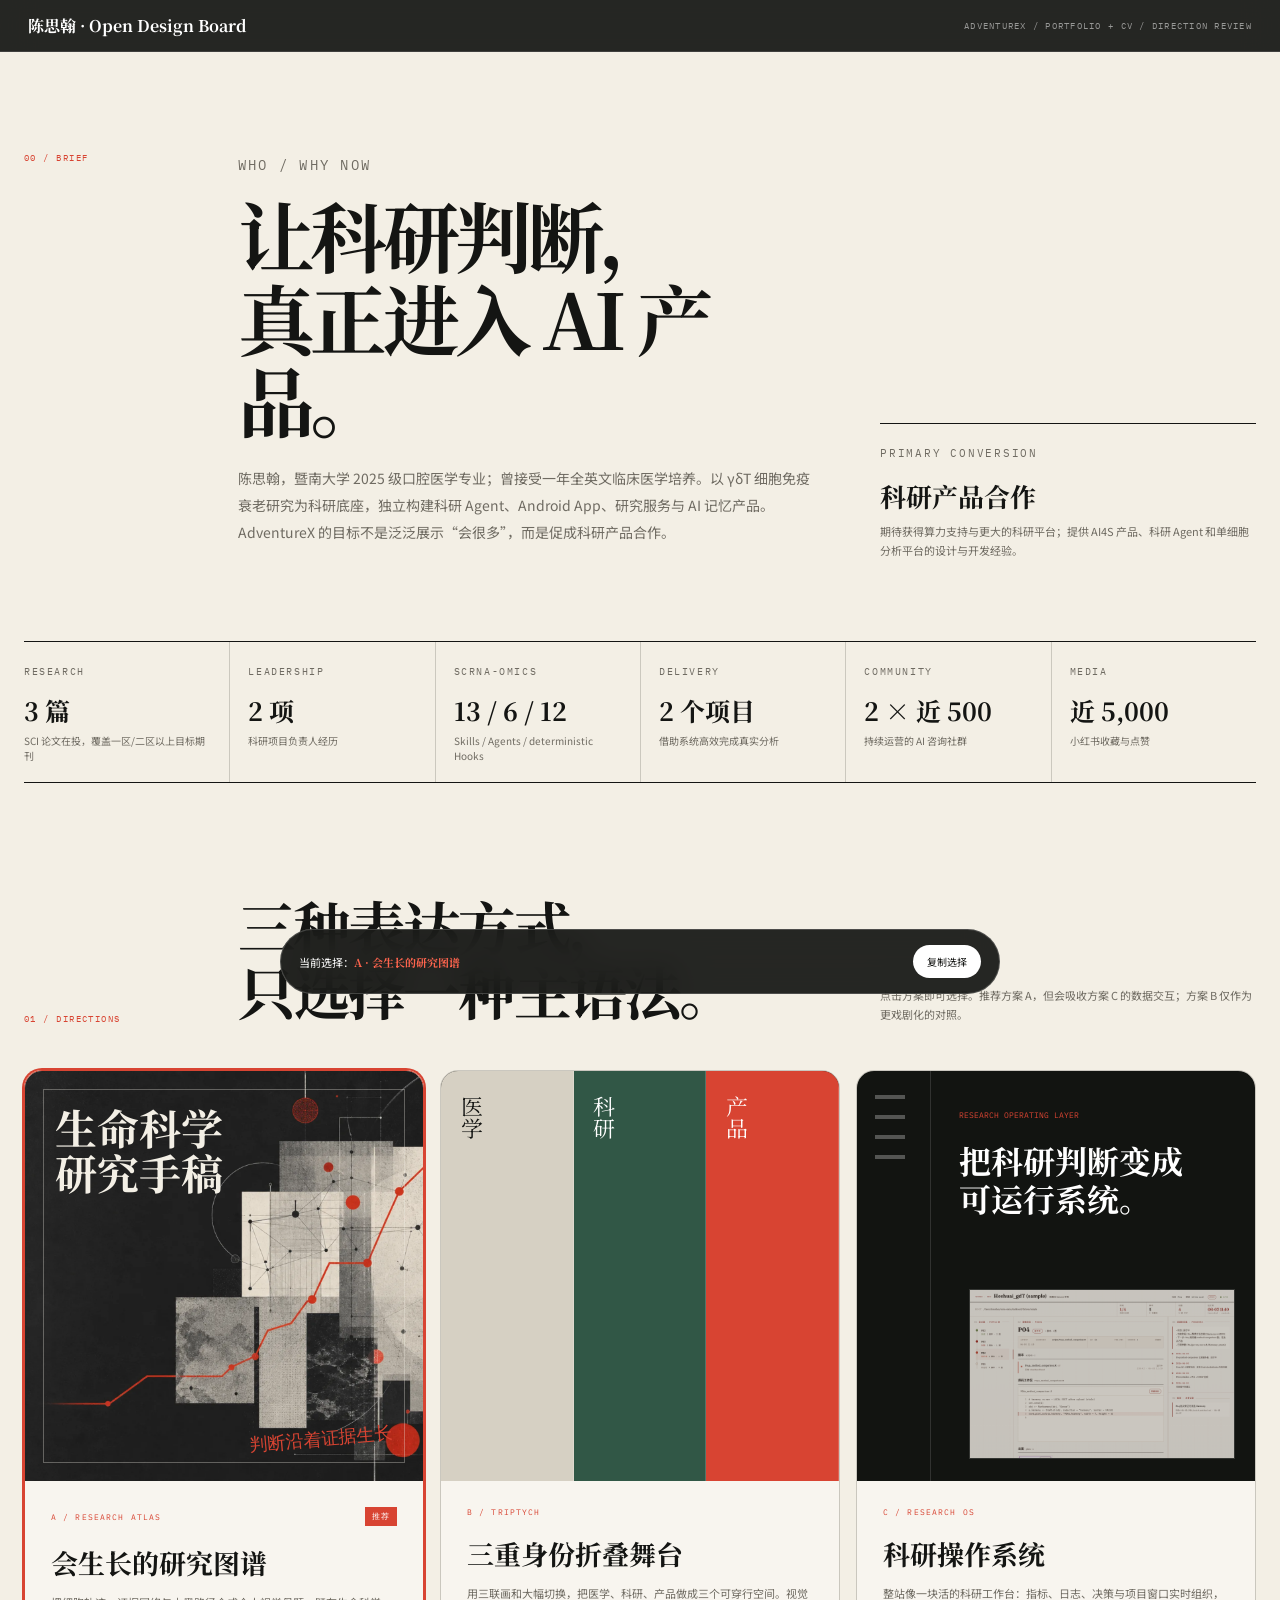
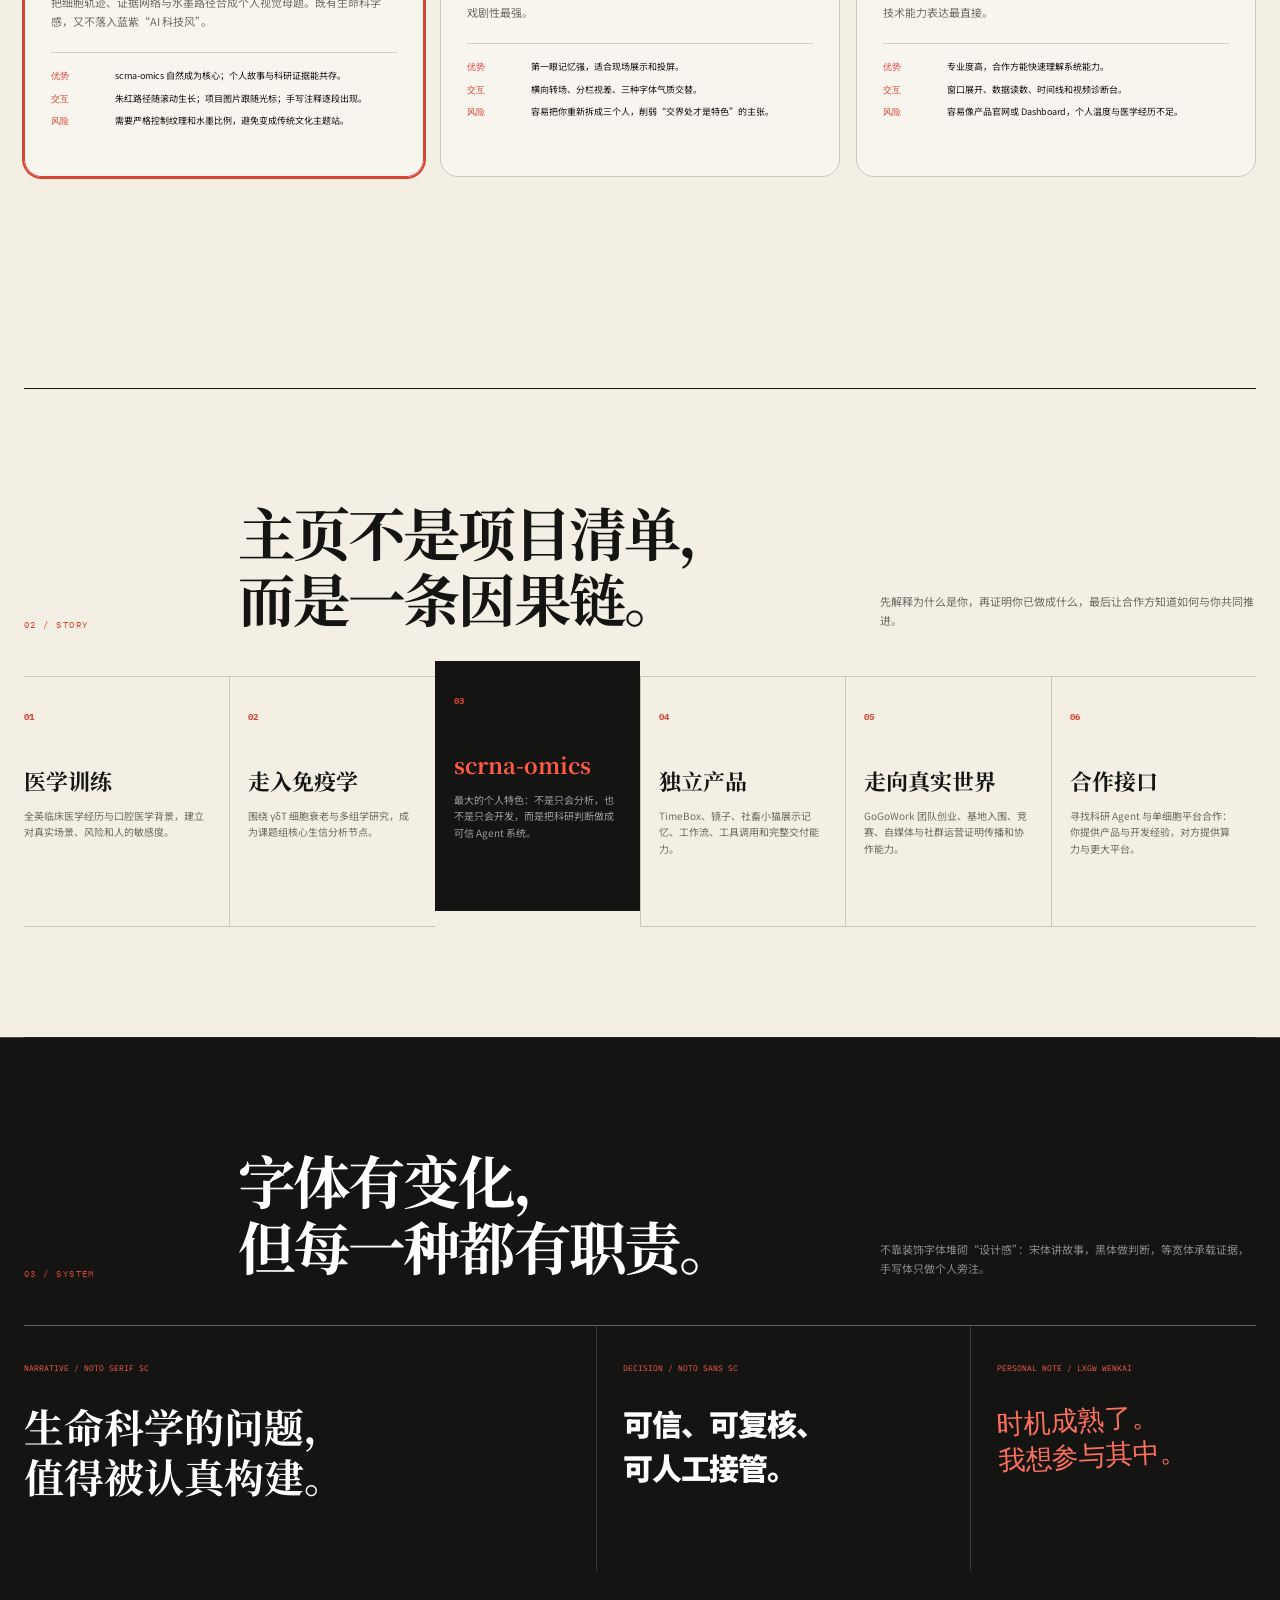
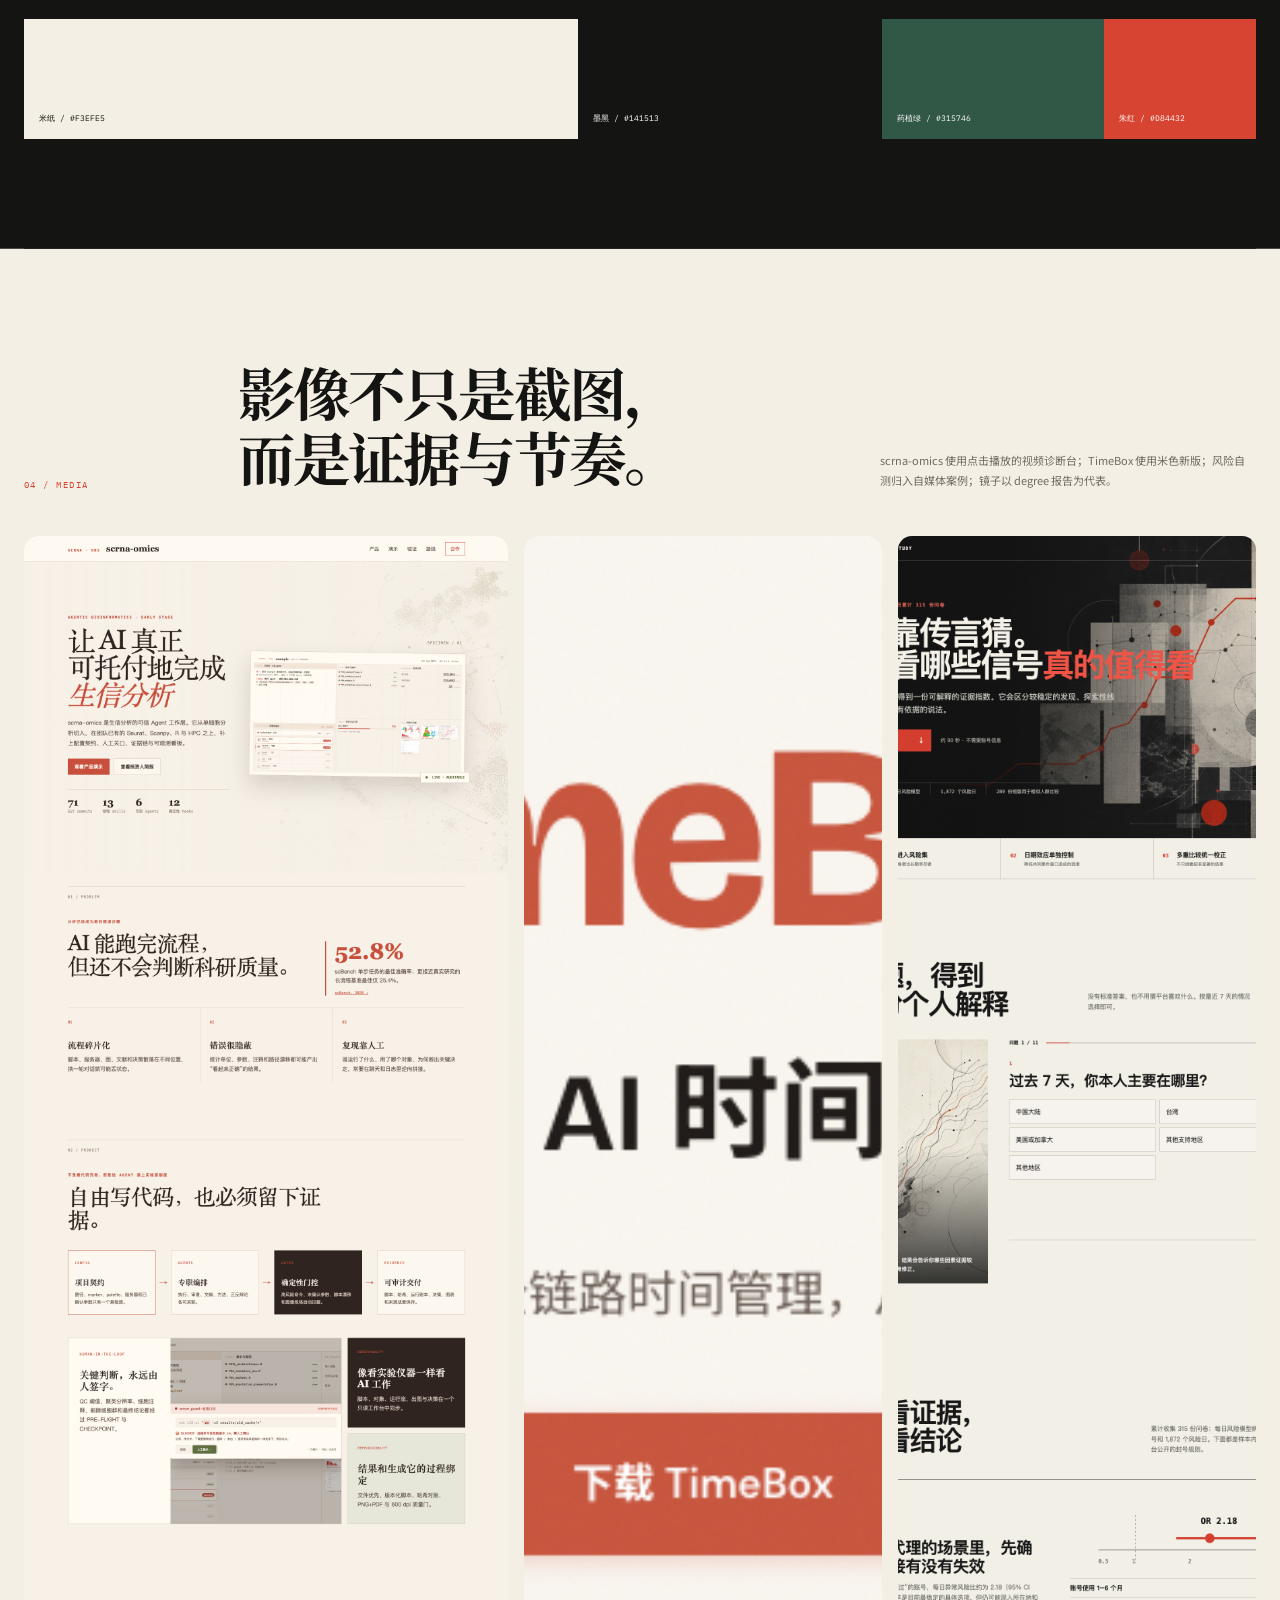
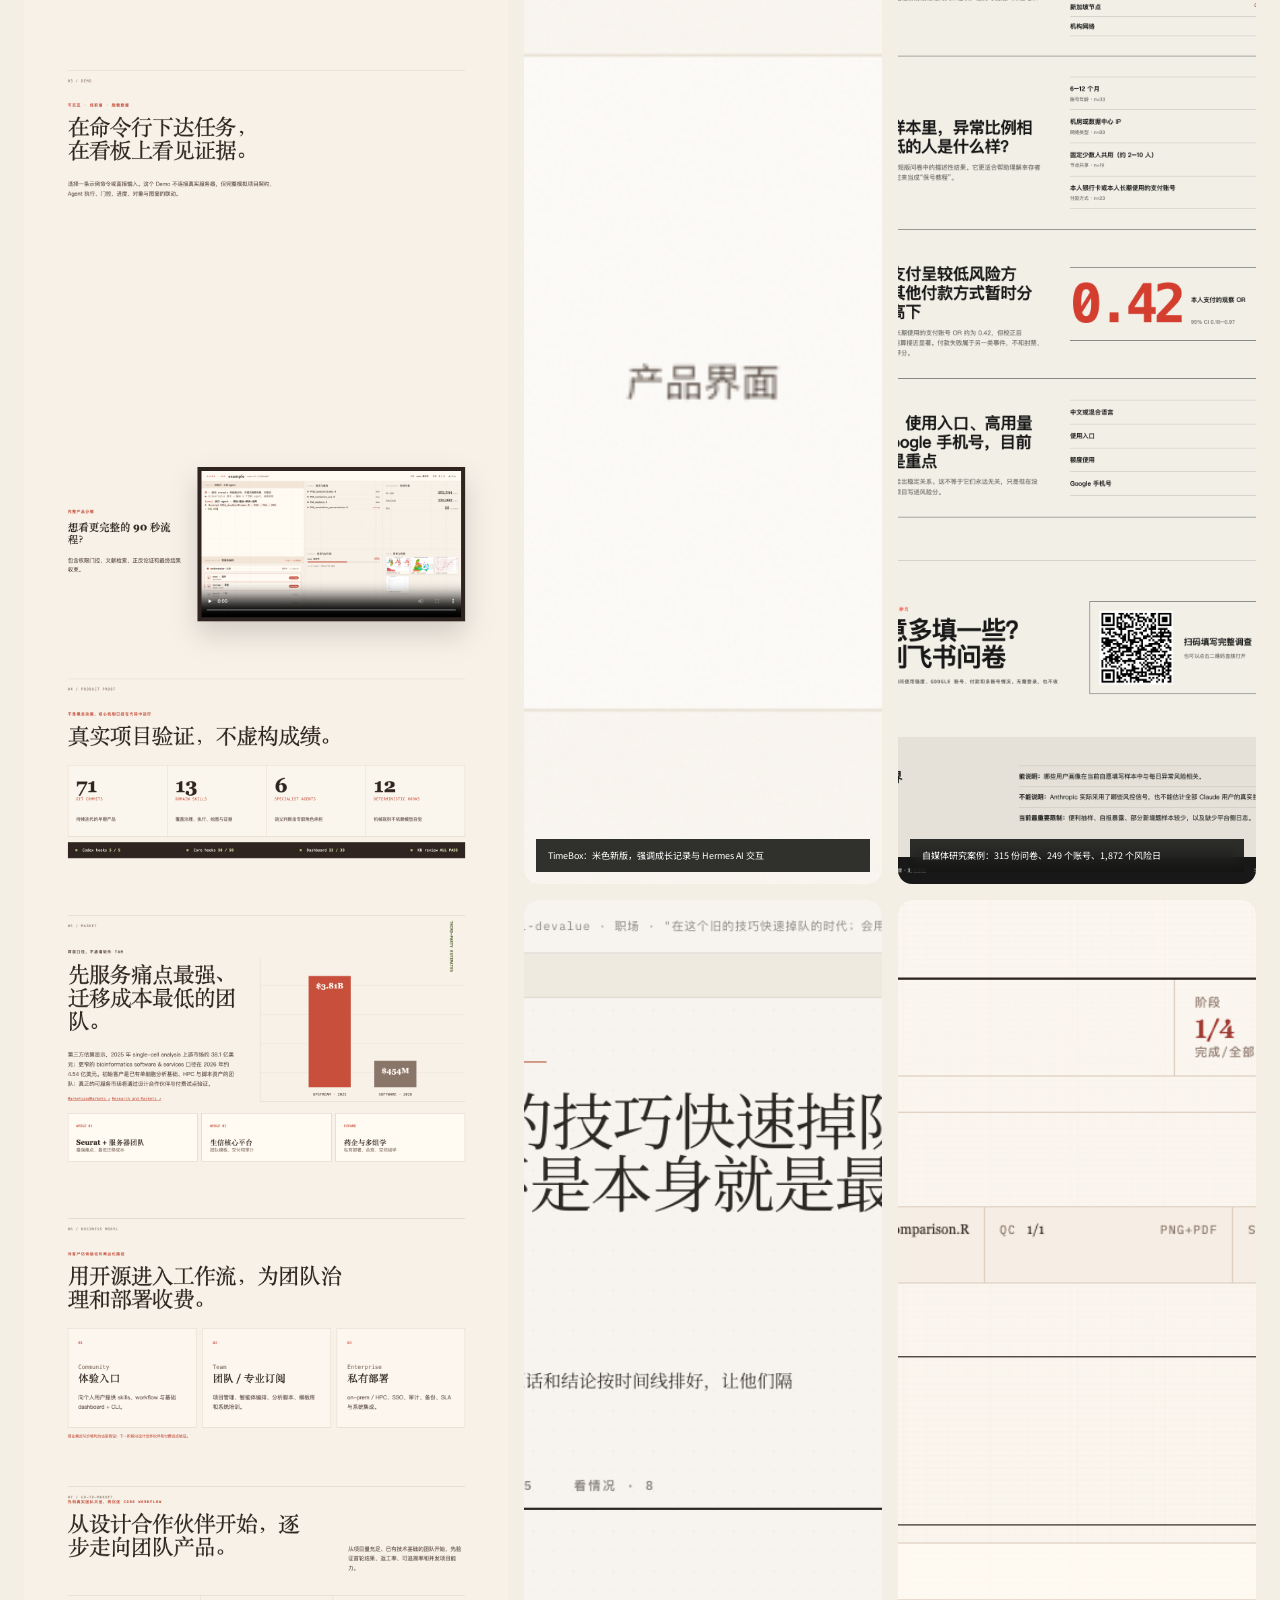
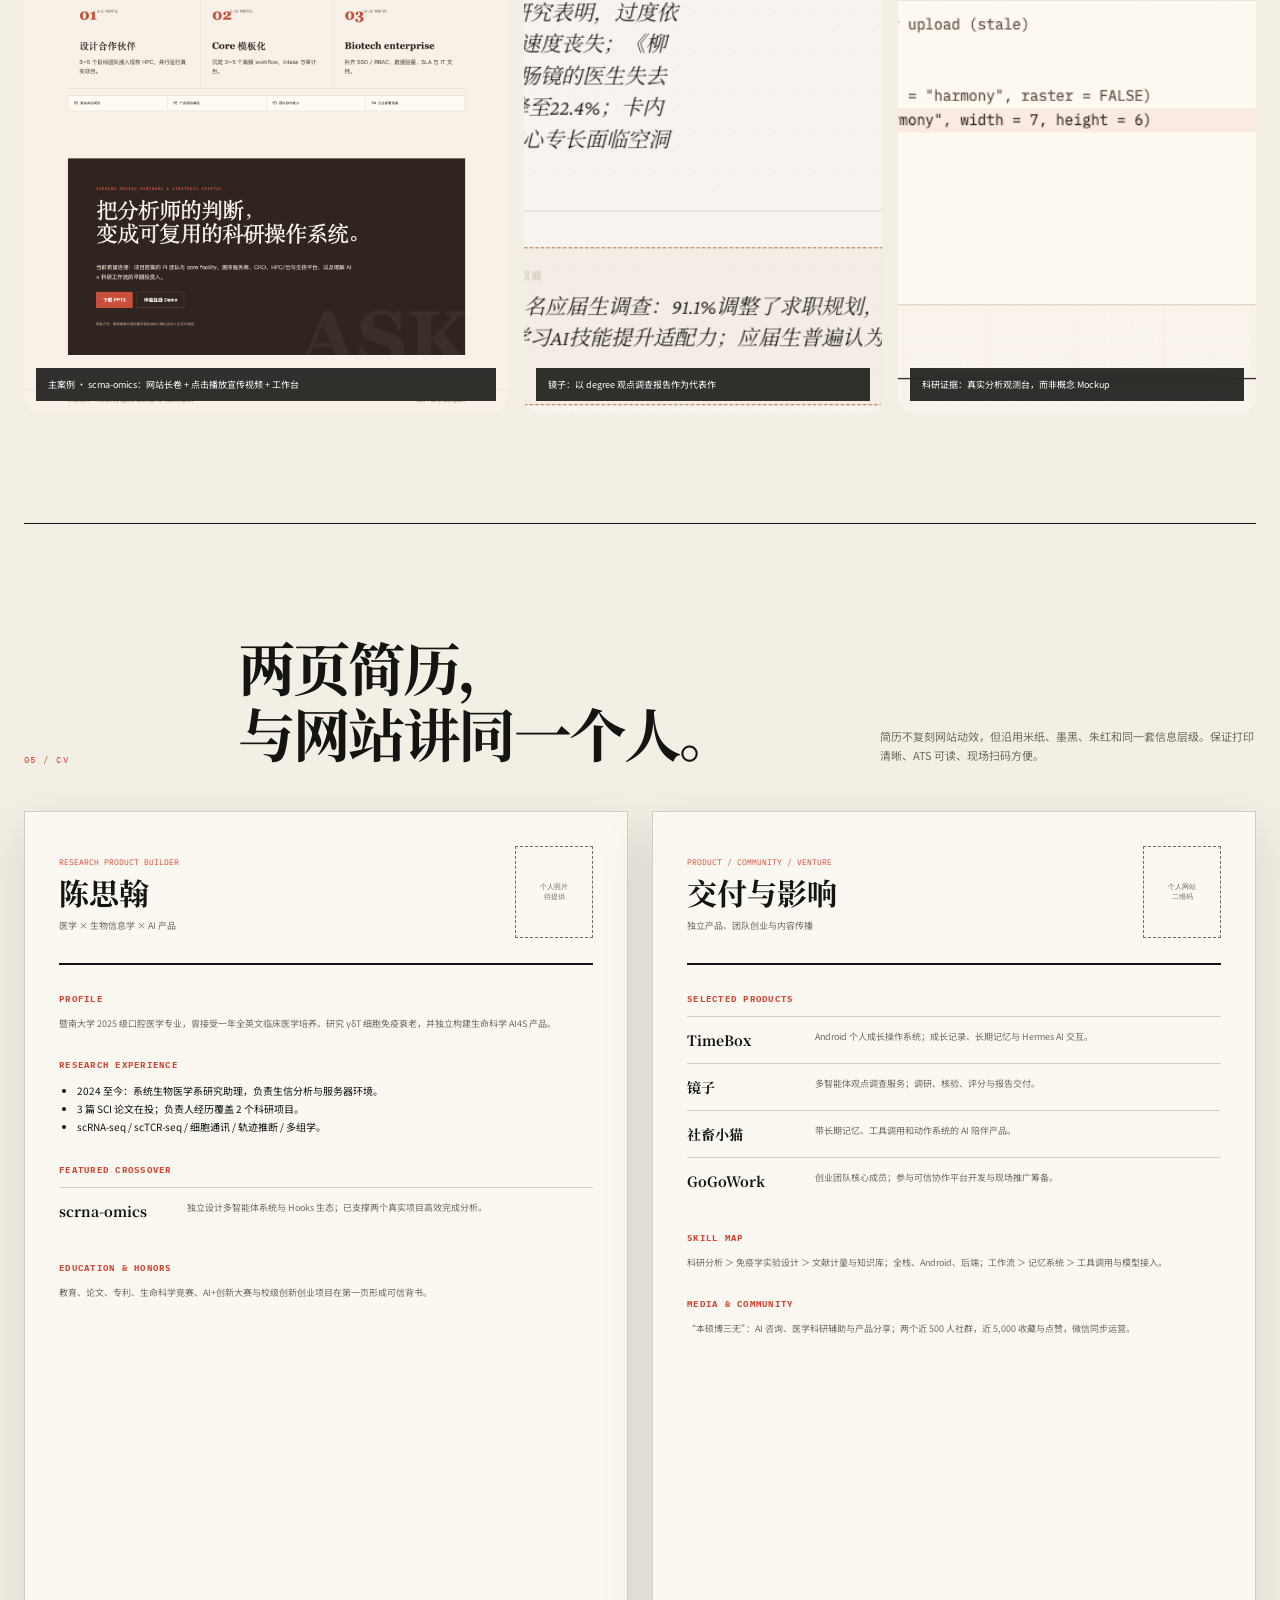
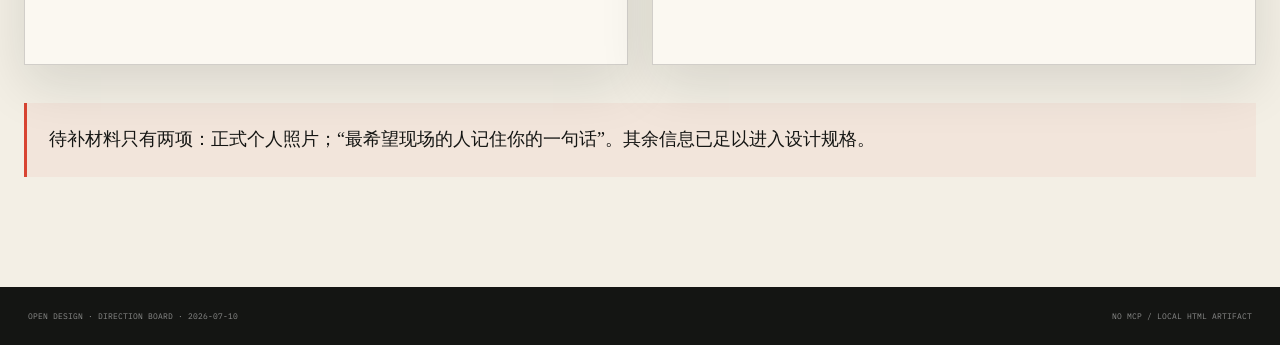
==== design-board/index.html @ 1e3e9744 "docs: define AdventureX portfolio and resume design" ====
<!doctype html>
<html lang="zh-CN">
  <head>
    <meta charset="UTF-8" />
    <meta name="viewport" content="width=device-width, initial-scale=1.0" />
    <title>陈思翰 · AdventureX 视觉方向看板</title>
    <link rel="preconnect" href="https://fonts.googleapis.com" />
    <link rel="preconnect" href="https://fonts.gstatic.com" crossorigin />
    <link
      href="https://fonts.googleapis.com/css2?family=IBM+Plex+Mono:wght@400;500&amp;family=LXGW+WenKai&amp;family=Noto+Sans+SC:wght@400;500;700;900&amp;family=Noto+Serif+SC:wght@600;700;900&amp;display=swap"
      rel="stylesheet"
    />
    <style>
      :root {
        --paper: #f3efe5;
        --ink: #141513;
        --muted: #6f6b62;
        --line: rgba(20, 21, 19, 0.18);
        --red: #d84432;
        --green: #315746;
        --serif: "Noto Serif SC", serif;
        --sans: "Noto Sans SC", sans-serif;
        --mono: "IBM Plex Mono", monospace;
        --hand: "LXGW WenKai", cursive;
      }

      * {
        box-sizing: border-box;
      }

      html {
        scroll-behavior: smooth;
      }

      body {
        margin: 0;
        background: var(--paper);
        color: var(--ink);
        font-family: var(--sans);
      }

      button,
      a {
        color: inherit;
        font: inherit;
      }

      .topbar {
        position: sticky;
        z-index: 20;
        top: 0;
        display: flex;
        align-items: center;
        justify-content: space-between;
        padding: 14px 28px;
        border-bottom: 1px solid rgba(255, 255, 255, 0.12);
        background: rgba(20, 21, 19, 0.92);
        color: white;
        backdrop-filter: blur(16px);
      }

      .topbar strong {
        font-family: var(--serif);
      }

      .topbar span {
        color: rgba(255, 255, 255, 0.52);
        font-family: var(--mono);
        font-size: 9px;
        letter-spacing: 0.14em;
      }

      main {
        width: min(1380px, calc(100vw - 48px));
        margin: 0 auto;
      }

      .intro {
        display: grid;
        grid-template-columns: 150px 1fr 0.65fr;
        gap: 5vw;
        padding: 100px 0 82px;
      }

      .index,
      .eyebrow {
        color: var(--red);
        font-family: var(--mono);
        font-size: 9px;
        letter-spacing: 0.16em;
      }

      h1,
      h2,
      h3,
      p {
        margin-top: 0;
      }

      h1 {
        max-width: 850px;
        margin-bottom: 24px;
        font-family: var(--serif);
        font-size: clamp(48px, 6vw, 86px);
        letter-spacing: -0.06em;
        line-height: 1.08;
      }

      .intro-copy > p {
        max-width: 710px;
        color: var(--muted);
        font-size: 14px;
        line-height: 1.9;
      }

      .target {
        align-self: end;
        padding-top: 20px;
        border-top: 1px solid var(--ink);
      }

      .target b,
      .target span {
        display: block;
      }

      .target b {
        margin: 14px 0 8px;
        font-family: var(--serif);
        font-size: 26px;
      }

      .target span {
        color: var(--muted);
        font-size: 11px;
        line-height: 1.7;
      }

      .evidence-strip {
        display: grid;
        grid-template-columns: repeat(6, 1fr);
        border-top: 1px solid var(--ink);
        border-bottom: 1px solid var(--ink);
      }

      .evidence-strip div {
        min-height: 132px;
        padding: 22px 18px 18px 0;
      }

      .evidence-strip div + div {
        padding-left: 18px;
        border-left: 1px solid var(--line);
      }

      .evidence-strip b,
      .evidence-strip span {
        display: block;
      }

      .evidence-strip b {
        margin: 12px 0 5px;
        font-family: var(--serif);
        font-size: 25px;
      }

      .evidence-strip span {
        color: var(--muted);
        font-size: 10px;
        line-height: 1.55;
      }

      .directions,
      .story,
      .system,
      .assets,
      .resume {
        padding: 110px 0;
      }

      .section-head {
        display: grid;
        grid-template-columns: 150px 1fr 0.65fr;
        gap: 5vw;
        align-items: end;
        margin-bottom: 46px;
      }

      .section-head h2 {
        margin-bottom: 0;
        font-family: var(--serif);
        font-size: clamp(40px, 4.5vw, 66px);
        letter-spacing: -0.05em;
        line-height: 1.14;
      }

      .section-head > p {
        margin-bottom: 0;
        color: var(--muted);
        font-size: 11px;
        line-height: 1.75;
      }

      .direction-grid {
        display: grid;
        grid-template-columns: repeat(3, 1fr);
        gap: 16px;
      }

      .direction {
        position: relative;
        min-width: 0;
        padding: 0;
        overflow: hidden;
        border: 1px solid var(--line);
        border-radius: 18px;
        background: transparent;
        text-align: left;
        cursor: pointer;
        transition:
          border-color 180ms ease,
          transform 220ms ease;
      }

      .direction:hover {
        transform: translateY(-5px);
      }

      .direction[aria-pressed="true"] {
        border-color: var(--red);
        box-shadow: 0 0 0 2px var(--red);
      }

      .direction-visual {
        position: relative;
        min-height: 410px;
        overflow: hidden;
      }

      .atlas-visual {
        background: #111310 url("assets/risk-network.webp") center / cover;
      }

      .atlas-visual::after {
        position: absolute;
        inset: 18px;
        border: 1px solid rgba(243, 239, 229, 0.32);
        content: "";
      }

      .atlas-visual strong {
        position: absolute;
        z-index: 2;
        top: 34px;
        left: 30px;
        max-width: 300px;
        color: #f3efe5;
        font-family: var(--serif);
        font-size: 42px;
        line-height: 1.08;
      }

      .atlas-visual em {
        position: absolute;
        z-index: 2;
        right: 30px;
        bottom: 30px;
        color: var(--red);
        font-family: var(--hand);
        font-size: 18px;
        font-style: normal;
        transform: rotate(-5deg);
      }

      .triptych-visual {
        display: grid;
        grid-template-columns: repeat(3, 1fr);
        background: #151512;
      }

      .triptych-visual div {
        position: relative;
        display: flex;
        align-items: flex-end;
        padding: 24px 15px;
        overflow: hidden;
        border-right: 1px solid rgba(255, 255, 255, 0.18);
        color: white;
        font-family: var(--serif);
        font-size: 22px;
        writing-mode: vertical-rl;
      }

      .triptych-visual div:nth-child(1) {
        background: #d6d0c3;
        color: var(--ink);
      }

      .triptych-visual div:nth-child(2) {
        background: var(--green);
      }

      .triptych-visual div:nth-child(3) {
        background: var(--red);
      }

      .os-visual {
        display: grid;
        grid-template-columns: 74px 1fr;
        background: #121411;
        color: white;
      }

      .os-visual aside {
        padding: 24px 18px;
        border-right: 1px solid rgba(255, 255, 255, 0.13);
      }

      .os-visual aside i {
        display: block;
        width: 30px;
        height: 4px;
        margin-bottom: 16px;
        background: rgba(255, 255, 255, 0.28);
      }

      .os-canvas {
        position: relative;
        padding: 28px;
      }

      .os-canvas small {
        color: var(--red);
        font-family: var(--mono);
        font-size: 8px;
      }

      .os-canvas h4 {
        max-width: 250px;
        margin: 18px 0;
        font-family: var(--serif);
        font-size: 32px;
        line-height: 1.2;
      }

      .os-canvas img {
        position: absolute;
        right: 20px;
        bottom: 22px;
        width: 82%;
        border: 1px solid rgba(255, 255, 255, 0.18);
        opacity: 0.78;
      }

      .direction-copy {
        min-height: 295px;
        padding: 26px;
        background: rgba(255, 255, 255, 0.36);
      }

      .direction-copy header {
        display: flex;
        align-items: center;
        justify-content: space-between;
        margin-bottom: 17px;
      }

      .direction-copy header span {
        color: var(--red);
        font-family: var(--mono);
        font-size: 8px;
        letter-spacing: 0.14em;
      }

      .recommended {
        padding: 4px 7px;
        background: var(--red);
        color: white !important;
      }

      .direction-copy h3 {
        margin-bottom: 11px;
        font-family: var(--serif);
        font-size: 27px;
      }

      .direction-copy > p {
        color: var(--muted);
        font-size: 11px;
        line-height: 1.7;
      }

      .direction-copy dl {
        display: grid;
        grid-template-columns: 64px 1fr;
        margin: 22px 0 0;
        padding-top: 16px;
        border-top: 1px solid var(--line);
        font-size: 9px;
        line-height: 1.6;
      }

      .direction-copy dt {
        color: var(--red);
        font-family: var(--mono);
      }

      .direction-copy dd {
        margin: 0 0 8px;
      }

      .decision-bar {
        position: sticky;
        z-index: 12;
        bottom: 20px;
        display: flex;
        width: min(720px, calc(100vw - 40px));
        align-items: center;
        justify-content: space-between;
        gap: 20px;
        margin: 36px auto 0;
        padding: 15px 18px;
        border: 1px solid rgba(255, 255, 255, 0.18);
        border-radius: 999px;
        background: rgba(20, 21, 19, 0.92);
        color: white;
        backdrop-filter: blur(16px);
      }

      .decision-bar span {
        font-size: 11px;
      }

      .decision-bar b {
        color: #ff654e;
        font-family: var(--serif);
      }

      .decision-bar button {
        padding: 9px 14px;
        border: 0;
        border-radius: 999px;
        background: white;
        color: var(--ink);
        font-size: 10px;
        cursor: pointer;
      }

      .story {
        border-top: 1px solid var(--ink);
      }

      .story-flow {
        display: grid;
        grid-template-columns: repeat(6, 1fr);
        border-top: 1px solid var(--line);
      }

      .story-flow article {
        position: relative;
        min-height: 250px;
        padding: 24px 18px 20px 0;
        border-bottom: 1px solid var(--line);
      }

      .story-flow article + article {
        padding-left: 18px;
        border-left: 1px solid var(--line);
      }

      .story-flow b {
        color: var(--red);
        font-family: var(--mono);
        font-size: 9px;
      }

      .story-flow h3 {
        margin: 42px 0 13px;
        font-family: var(--serif);
        font-size: 22px;
        line-height: 1.25;
      }

      .story-flow p {
        color: var(--muted);
        font-size: 10px;
        line-height: 1.65;
      }

      .story-flow article:nth-child(3) {
        background: var(--ink);
        color: white;
        transform: translateY(-16px);
      }

      .story-flow article:nth-child(3) p {
        color: rgba(255, 255, 255, 0.58);
      }

      .story-flow article:nth-child(3) h3 {
        color: #ff5a44;
      }

      .system {
        background: var(--ink);
        color: white;
        box-shadow: 0 0 0 100vmax var(--ink);
        clip-path: inset(0 -100vmax);
      }

      .system .section-head > p {
        color: rgba(255, 255, 255, 0.5);
      }

      .type-grid {
        display: grid;
        grid-template-columns: 1.3fr 0.85fr 0.65fr;
        border-top: 1px solid rgba(255, 255, 255, 0.32);
      }

      .type-grid > div {
        min-height: 245px;
        padding: 26px 26px 20px 0;
      }

      .type-grid > div + div {
        padding-left: 26px;
        border-left: 1px solid rgba(255, 255, 255, 0.16);
      }

      .type-grid span {
        color: #ff5a44;
        font-family: var(--mono);
        font-size: 8px;
      }

      .type-grid strong {
        display: block;
        margin-top: 25px;
      }

      .type-serif strong {
        font-family: var(--serif);
        font-size: 40px;
        line-height: 1.25;
      }

      .type-sans strong {
        font-size: 30px;
        font-weight: 900;
        letter-spacing: -0.04em;
      }

      .type-hand strong {
        color: #ff705c;
        font-family: var(--hand);
        font-size: 27px;
        font-weight: 400;
        transform: rotate(-3deg);
      }

      .palette {
        display: grid;
        grid-template-columns: 2fr 1.1fr 0.8fr 0.55fr;
        margin-top: 48px;
      }

      .swatch {
        display: flex;
        min-height: 120px;
        align-items: flex-end;
        padding: 15px;
        font-family: var(--mono);
        font-size: 8px;
      }

      .swatch.paper {
        background: #f3efe5;
        color: var(--ink);
      }

      .swatch.ink {
        background: #141513;
      }

      .swatch.green {
        background: #315746;
      }

      .swatch.red {
        background: #d84432;
      }

      .asset-grid {
        display: grid;
        grid-template-columns: 1.15fr 0.85fr 0.85fr;
        gap: 16px;
      }

      .asset-grid figure {
        position: relative;
        min-height: 420px;
        margin: 0;
        overflow: hidden;
        border-radius: 14px;
        background: #ddd;
      }

      .asset-grid img {
        width: 100%;
        height: 100%;
        object-fit: cover;
        object-position: top;
      }

      .asset-grid figcaption {
        position: absolute;
        right: 12px;
        bottom: 12px;
        left: 12px;
        padding: 10px 12px;
        background: rgba(20, 21, 19, 0.88);
        color: white;
        font-size: 9px;
        backdrop-filter: blur(10px);
      }

      .asset-grid figure:first-child {
        grid-row: span 2;
        min-height: 856px;
      }

      .resume {
        border-top: 1px solid var(--ink);
      }

      .resume-spread {
        display: grid;
        grid-template-columns: repeat(2, 1fr);
        gap: 24px;
      }

      .resume-page {
        min-width: 0;
        aspect-ratio: 1 / 1.414;
        padding: 34px;
        border: 1px solid var(--line);
        background: #fbf8f1;
        box-shadow: 0 20px 50px rgba(20, 21, 19, 0.12);
      }

      .resume-page header {
        display: flex;
        gap: 16px;
        justify-content: space-between;
        padding-bottom: 20px;
        border-bottom: 2px solid var(--ink);
      }

      .resume-page h3 {
        margin-bottom: 4px;
        font-family: var(--serif);
        font-size: 30px;
      }

      .resume-page header span {
        color: var(--red);
        font-family: var(--mono);
        font-size: 8px;
        overflow-wrap: anywhere;
      }

      .resume-page header > div:first-child {
        min-width: 0;
      }

      .qr-slot,
      .photo-slot {
        display: grid;
        width: 78px;
        height: 92px;
        place-items: center;
        border: 1px dashed var(--muted);
        color: var(--muted);
        font-family: var(--mono);
        font-size: 7px;
        text-align: center;
      }

      .resume-page section {
        margin-top: 28px;
      }

      .resume-page h4 {
        margin: 0 0 12px;
        color: var(--red);
        font-family: var(--mono);
        font-size: 9px;
        letter-spacing: 0.14em;
      }

      .resume-page ul {
        margin: 0;
        padding-left: 18px;
        font-size: 10px;
        line-height: 1.8;
      }

      .resume-page p {
        color: var(--muted);
        font-size: 9px;
        line-height: 1.7;
      }

      .resume-page .project-row {
        display: grid;
        grid-template-columns: 110px 1fr;
        gap: 18px;
        padding: 13px 0;
        border-top: 1px solid var(--line);
      }

      .project-row b {
        font-family: var(--serif);
        font-size: 14px;
      }

      .project-row span {
        color: var(--muted);
        font-size: 9px;
        line-height: 1.6;
      }

      .note {
        margin-top: 38px;
        padding: 22px;
        border-left: 3px solid var(--red);
        background: rgba(216, 68, 50, 0.06);
        font-family: var(--hand);
        font-size: 18px;
        line-height: 1.65;
      }

      footer {
        display: flex;
        justify-content: space-between;
        padding: 24px 28px;
        background: var(--ink);
        color: rgba(255, 255, 255, 0.5);
        font-family: var(--mono);
        font-size: 8px;
      }

      @media (max-width: 900px) {
        main {
          width: min(100% - 32px, 680px);
        }

        .intro,
        .section-head {
          grid-template-columns: 1fr;
          gap: 22px;
        }

        .evidence-strip {
          grid-template-columns: repeat(2, 1fr);
        }

        .direction-grid,
        .asset-grid,
        .resume-spread {
          grid-template-columns: 1fr;
        }

        .story-flow {
          grid-template-columns: repeat(2, 1fr);
        }

        .type-grid {
          grid-template-columns: 1fr;
        }

        .type-grid > div + div {
          padding-left: 0;
          border-top: 1px solid rgba(255, 255, 255, 0.16);
          border-left: 0;
        }

        .asset-grid figure:first-child {
          min-height: 520px;
        }
      }

      @media (max-width: 560px) {
        .topbar span {
          display: none;
        }

        .intro,
        .directions,
        .story,
        .system,
        .assets,
        .resume {
          padding: 72px 0;
        }

        .evidence-strip,
        .story-flow {
          grid-template-columns: 1fr;
        }

        .evidence-strip div + div,
        .story-flow article + article {
          padding-left: 0;
          border-left: 0;
        }

        .palette {
          grid-template-columns: repeat(2, 1fr);
        }

        .resume-page {
          width: 100%;
          padding: 22px;
          aspect-ratio: auto;
        }
      }

      @media (prefers-reduced-motion: reduce) {
        *,
        *::before,
        *::after {
          scroll-behavior: auto !important;
          animation-duration: 0.01ms !important;
          transition-duration: 0.01ms !important;
        }
      }
    </style>
  </head>
  <body>
    <header class="topbar">
      <strong>陈思翰 · Open Design Board</strong>
      <span>ADVENTUREX / PORTFOLIO + CV / DIRECTION REVIEW</span>
    </header>

    <main>
      <section class="intro">
        <span class="index">00 / BRIEF</span>
        <div class="intro-copy">
          <p class="eyebrow">WHO / WHY NOW</p>
          <h1>让科研判断，<br />真正进入 AI 产品。</h1>
          <p>
            陈思翰，暨南大学 2025
            级口腔医学专业；曾接受一年全英文临床医学培养。以 γδT
            细胞免疫衰老研究为科研底座，独立构建科研 Agent、Android
            App、研究服务与 AI 记忆产品。AdventureX
            的目标不是泛泛展示“会很多”，而是促成科研产品合作。
          </p>
        </div>
        <aside class="target">
          <span class="eyebrow">PRIMARY CONVERSION</span>
          <b>科研产品合作</b>
          <span
            >期待获得算力支持与更大的科研平台；提供 AI4S 产品、科研 Agent
            和单细胞分析平台的设计与开发经验。</span
          >
        </aside>
      </section>

      <section class="evidence-strip" aria-label="核心证据">
        <div>
          <span class="eyebrow">RESEARCH</span><b>3 篇</b
          ><span>SCI 论文在投，覆盖一区/二区以上目标期刊</span>
        </div>
        <div>
          <span class="eyebrow">LEADERSHIP</span><b>2 项</b
          ><span>科研项目负责人经历</span>
        </div>
        <div>
          <span class="eyebrow">SCRNA-OMICS</span><b>13 / 6 / 12</b
          ><span>Skills / Agents / deterministic Hooks</span>
        </div>
        <div>
          <span class="eyebrow">DELIVERY</span><b>2 个项目</b
          ><span>借助系统高效完成真实分析</span>
        </div>
        <div>
          <span class="eyebrow">COMMUNITY</span><b>2 × 近 500</b
          ><span>持续运营的 AI 咨询社群</span>
        </div>
        <div>
          <span class="eyebrow">MEDIA</span><b>近 5,000</b
          ><span>小红书收藏与点赞</span>
        </div>
      </section>

      <section class="directions" id="directions">
        <div class="section-head">
          <span class="index">01 / DIRECTIONS</span>
          <h2>三种表达方式，<br />只选择一种主语法。</h2>
          <p>
            点击方案即可选择。推荐方案 A，但会吸收方案 C 的数据交互；方案 B
            仅作为更戏剧化的对照。
          </p>
        </div>

        <div class="direction-grid">
          <button
            class="direction"
            type="button"
            data-choice="A"
            aria-pressed="true"
          >
            <div class="direction-visual atlas-visual">
              <strong>生命科学<br />研究手稿</strong><em>判断沿着证据生长</em>
            </div>
            <div class="direction-copy">
              <header>
                <span>A / RESEARCH ATLAS</span
                ><span class="recommended">推荐</span>
              </header>
              <h3>会生长的研究图谱</h3>
              <p>
                把细胞轨迹、证据网络与水墨路径合成个人视觉母题。既有生命科学感，又不落入蓝紫“AI
                科技风”。
              </p>
              <dl>
                <dt>优势</dt>
                <dd>scrna-omics 自然成为核心；个人故事与科研证据能共存。</dd>
                <dt>交互</dt>
                <dd>
                  朱红路径随滚动生长；项目图片跟随光标；手写注释逐段出现。
                </dd>
                <dt>风险</dt>
                <dd>需要严格控制纹理和水墨比例，避免变成传统文化主题站。</dd>
              </dl>
            </div>
          </button>

          <button
            class="direction"
            type="button"
            data-choice="B"
            aria-pressed="false"
          >
            <div class="direction-visual triptych-visual">
              <div>医学</div>
              <div>科研</div>
              <div>产品</div>
            </div>
            <div class="direction-copy">
              <header><span>B / TRIPTYCH</span></header>
              <h3>三重身份折叠舞台</h3>
              <p>
                用三联画和大幅切换，把医学、科研、产品做成三个可穿行空间。视觉戏剧性最强。
              </p>
              <dl>
                <dt>优势</dt>
                <dd>第一眼记忆强，适合现场展示和投屏。</dd>
                <dt>交互</dt>
                <dd>横向转场、分栏视差、三种字体气质交替。</dd>
                <dt>风险</dt>
                <dd>容易把你重新拆成三个人，削弱“交界处才是特色”的主张。</dd>
              </dl>
            </div>
          </button>

          <button
            class="direction"
            type="button"
            data-choice="C"
            aria-pressed="false"
          >
            <div class="direction-visual os-visual">
              <aside><i></i><i></i><i></i><i></i></aside>
              <div class="os-canvas">
                <small>RESEARCH OPERATING LAYER</small>
                <h4>把科研判断变成可运行系统。</h4>
                <img
                  src="assets/scrna-dashboard.png"
                  alt="scrna-omics 工作台"
                />
              </div>
            </div>
            <div class="direction-copy">
              <header><span>C / RESEARCH OS</span></header>
              <h3>科研操作系统</h3>
              <p>
                整站像一块活的科研工作台：指标、日志、决策与项目窗口实时组织，技术能力表达最直接。
              </p>
              <dl>
                <dt>优势</dt>
                <dd>专业度高，合作方能快速理解系统能力。</dd>
                <dt>交互</dt>
                <dd>窗口展开、数据读数、时间线和视频诊断台。</dd>
                <dt>风险</dt>
                <dd>容易像产品官网或 Dashboard，个人温度与医学经历不足。</dd>
              </dl>
            </div>
          </button>
        </div>

        <div class="decision-bar">
          <span>当前选择：<b id="choice-label">A · 会生长的研究图谱</b></span>
          <button id="copy-choice" type="button">复制选择</button>
        </div>
      </section>

      <section class="story">
        <div class="section-head">
          <span class="index">02 / STORY</span>
          <h2>主页不是项目清单，<br />而是一条因果链。</h2>
          <p>
            先解释为什么是你，再证明你已做成什么，最后让合作方知道如何与你共同推进。
          </p>
        </div>
        <div class="story-flow">
          <article>
            <b>01</b>
            <h3>医学训练</h3>
            <p>
              全英临床医学经历与口腔医学背景，建立对真实场景、风险和人的敏感度。
            </p>
          </article>
          <article>
            <b>02</b>
            <h3>走入免疫学</h3>
            <p>围绕 γδT 细胞衰老与多组学研究，成为课题组核心生信分析节点。</p>
          </article>
          <article>
            <b>03</b>
            <h3>scrna-omics</h3>
            <p>
              最大的个人特色：不是只会分析，也不是只会开发，而是把科研判断做成可信
              Agent 系统。
            </p>
          </article>
          <article>
            <b>04</b>
            <h3>独立产品</h3>
            <p>
              TimeBox、镜子、社畜小猫展示记忆、工作流、工具调用和完整交付能力。
            </p>
          </article>
          <article>
            <b>05</b>
            <h3>走向真实世界</h3>
            <p>
              GoGoWork
              团队创业、基地入围、竞赛、自媒体与社群运营证明传播和协作能力。
            </p>
          </article>
          <article>
            <b>06</b>
            <h3>合作接口</h3>
            <p>
              寻找科研 Agent
              与单细胞平台合作：你提供产品与开发经验，对方提供算力与更大平台。
            </p>
          </article>
        </div>
      </section>

      <section class="system">
        <div class="section-head">
          <span class="index">03 / SYSTEM</span>
          <h2>字体有变化，<br />但每一种都有职责。</h2>
          <p>
            不靠装饰字体堆砌“设计感”：宋体讲故事，黑体做判断，等宽体承载证据，手写体只做个人旁注。
          </p>
        </div>
        <div class="type-grid">
          <div class="type-serif">
            <span>NARRATIVE / NOTO SERIF SC</span
            ><strong>生命科学的问题，<br />值得被认真构建。</strong>
          </div>
          <div class="type-sans">
            <span>DECISION / NOTO SANS SC</span
            ><strong>可信、可复核、<br />可人工接管。</strong>
          </div>
          <div class="type-hand">
            <span>PERSONAL NOTE / LXGW WENKAI</span
            ><strong>时机成熟了。<br />我想参与其中。</strong>
          </div>
        </div>
        <div class="palette">
          <div class="swatch paper">米纸 / #F3EFE5</div>
          <div class="swatch ink">墨黑 / #141513</div>
          <div class="swatch green">药植绿 / #315746</div>
          <div class="swatch red">朱红 / #D84432</div>
        </div>
      </section>

      <section class="assets">
        <div class="section-head">
          <span class="index">04 / MEDIA</span>
          <h2>影像不只是截图，<br />而是证据与节奏。</h2>
          <p>
            scrna-omics 使用点击播放的视频诊断台；TimeBox
            使用米色新版；风险自测归入自媒体案例；镜子以 degree 报告为代表。
          </p>
        </div>
        <div class="asset-grid">
          <figure>
            <img src="assets/scrna-site.png" alt="scrna-omics 宣传网站" />
            <figcaption>
              主案例 · scrna-omics：网站长卷 + 点击播放宣传视频 + 工作台
            </figcaption>
          </figure>
          <figure>
            <img src="assets/timebox-beige.png" alt="TimeBox 米色新版" />
            <figcaption>
              TimeBox：米色新版，强调成长记录与 Hermes AI 交互
            </figcaption>
          </figure>
          <figure>
            <img src="assets/risk-site.png" alt="Claude 风险自测" />
            <figcaption>
              自媒体研究案例：315 份问卷、249 个账号、1,872 个风险日
            </figcaption>
          </figure>
          <figure>
            <img src="assets/mirror-report.png" alt="镜子报告" />
            <figcaption>镜子：以 degree 观点调查报告作为代表作</figcaption>
          </figure>
          <figure>
            <img src="assets/scrna-dashboard.png" alt="scrna-omics 工作台" />
            <figcaption>科研证据：真实分析观测台，而非概念 Mockup</figcaption>
          </figure>
        </div>
      </section>

      <section class="resume">
        <div class="section-head">
          <span class="index">05 / CV</span>
          <h2>两页简历，<br />与网站讲同一个人。</h2>
          <p>
            简历不复刻网站动效，但沿用米纸、墨黑、朱红和同一套信息层级。保证打印清晰、ATS
            可读、现场扫码方便。
          </p>
        </div>
        <div class="resume-spread">
          <article class="resume-page">
            <header>
              <div>
                <span>RESEARCH PRODUCT BUILDER</span>
                <h3>陈思翰</h3>
                <p>医学 × 生物信息学 × AI 产品</p>
              </div>
              <div class="photo-slot">个人照片<br />待提供</div>
            </header>
            <section>
              <h4>PROFILE</h4>
              <p>
                暨南大学 2025 级口腔医学专业，曾接受一年全英文临床医学培养。研究
                γδT 细胞免疫衰老，并独立构建生命科学 AI4S 产品。
              </p>
            </section>
            <section>
              <h4>RESEARCH EXPERIENCE</h4>
              <ul>
                <li>
                  2024 至今：系统生物医学系研究助理，负责生信分析与服务器环境。
                </li>
                <li>3 篇 SCI 论文在投；负责人经历覆盖 2 个科研项目。</li>
                <li>scRNA-seq / scTCR-seq / 细胞通讯 / 轨迹推断 / 多组学。</li>
              </ul>
            </section>
            <section>
              <h4>FEATURED CROSSOVER</h4>
              <div class="project-row">
                <b>scrna-omics</b
                ><span
                  >独立设计多智能体系统与 Hooks
                  生态；已支撑两个真实项目高效完成分析。</span
                >
              </div>
            </section>
            <section>
              <h4>EDUCATION &amp; HONORS</h4>
              <p>
                教育、论文、专利、生命科学竞赛、AI+创新大赛与校级创新创业项目在第一页形成可信背书。
              </p>
            </section>
          </article>
          <article class="resume-page">
            <header>
              <div>
                <span>PRODUCT / COMMUNITY / VENTURE</span>
                <h3>交付与影响</h3>
                <p>独立产品、团队创业与内容传播</p>
              </div>
              <div class="qr-slot">个人网站<br />二维码</div>
            </header>
            <section>
              <h4>SELECTED PRODUCTS</h4>
              <div class="project-row">
                <b>TimeBox</b
                ><span
                  >Android 个人成长操作系统；成长记录、长期记忆与 Hermes AI
                  交互。</span
                >
              </div>
              <div class="project-row">
                <b>镜子</b
                ><span>多智能体观点调查服务；调研、核验、评分与报告交付。</span>
              </div>
              <div class="project-row">
                <b>社畜小猫</b
                ><span>带长期记忆、工具调用和动作系统的 AI 陪伴产品。</span>
              </div>
              <div class="project-row">
                <b>GoGoWork</b
                ><span
                  >创业团队核心成员；参与可信协作平台开发与现场推广筹备。</span
                >
              </div>
            </section>
            <section>
              <h4>SKILL MAP</h4>
              <p>
                科研分析 ＞ 免疫学实验设计 ＞
                文献计量与知识库；全栈、Android、后端；工作流 ＞ 记忆系统 ＞
                工具调用与模型接入。
              </p>
            </section>
            <section>
              <h4>MEDIA &amp; COMMUNITY</h4>
              <p>
                “本硕博三无”：AI 咨询、医学科研辅助与产品分享；两个近 500
                人社群，近 5,000 收藏与点赞，微信同步运营。
              </p>
            </section>
          </article>
        </div>
        <div class="note">
          待补材料只有两项：正式个人照片；“最希望现场的人记住你的一句话”。其余信息已足以进入设计规格。
        </div>
      </section>
    </main>

    <footer>
      <span>OPEN DESIGN · DIRECTION BOARD · 2026-07-10</span
      ><span>NO MCP / LOCAL HTML ARTIFACT</span>
    </footer>

    <script>
      const choices = {
        A: "A · 会生长的研究图谱",
        B: "B · 三重身份折叠舞台",
        C: "C · 科研操作系统",
      };
      const buttons = [...document.querySelectorAll(".direction")];
      const label = document.querySelector("#choice-label");

      function selectChoice(choice) {
        buttons.forEach((button) => {
          button.setAttribute(
            "aria-pressed",
            String(button.dataset.choice === choice),
          );
        });
        label.textContent = choices[choice];
        localStorage.setItem("portfolio-direction", choice);
      }

      buttons.forEach((button) => {
        button.addEventListener("click", () =>
          selectChoice(button.dataset.choice),
        );
      });

      document
        .querySelector("#copy-choice")
        .addEventListener("click", async (event) => {
          const text = `我选择：${label.textContent}`;
          await navigator.clipboard.writeText(text);
          event.currentTarget.textContent = "已复制";
          window.setTimeout(
            () => (event.currentTarget.textContent = "复制选择"),
            1200,
          );
        });

      selectChoice(localStorage.getItem("portfolio-direction") || "A");
    </script>
  </body>
</html>
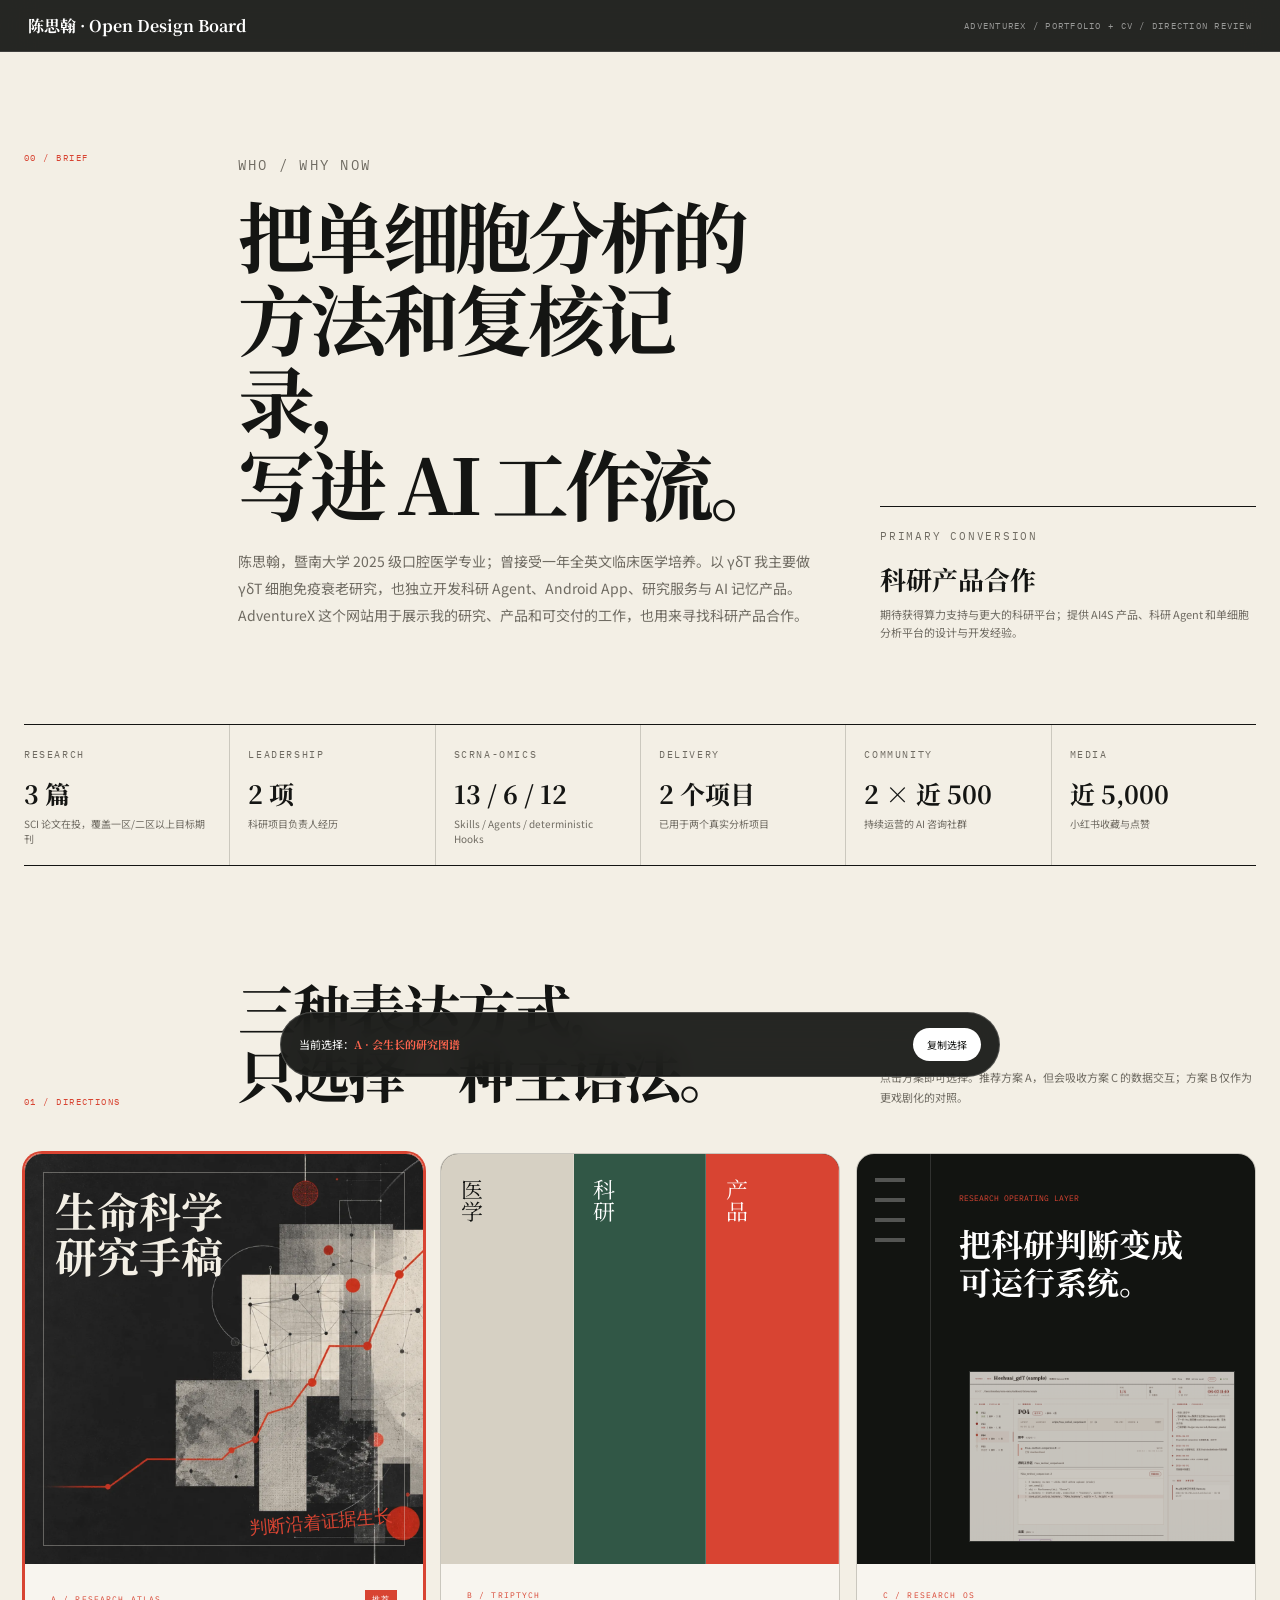
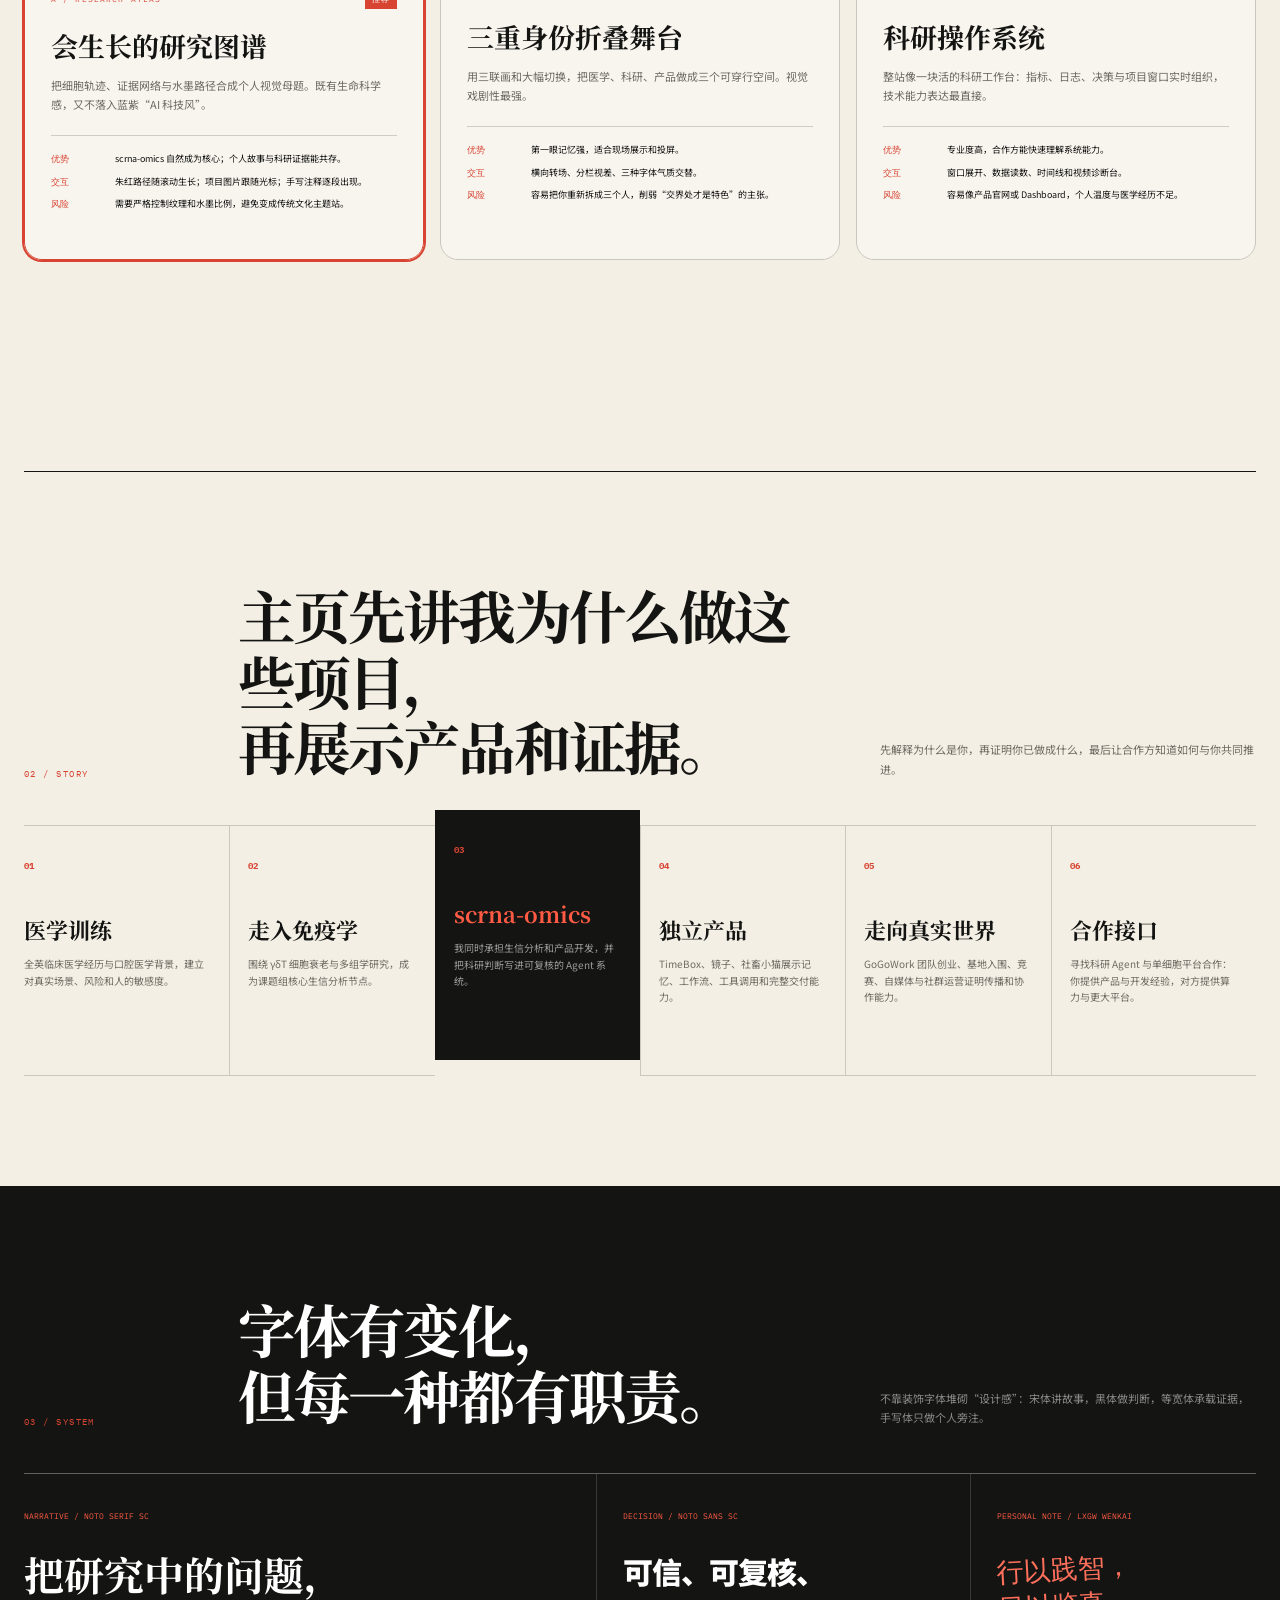
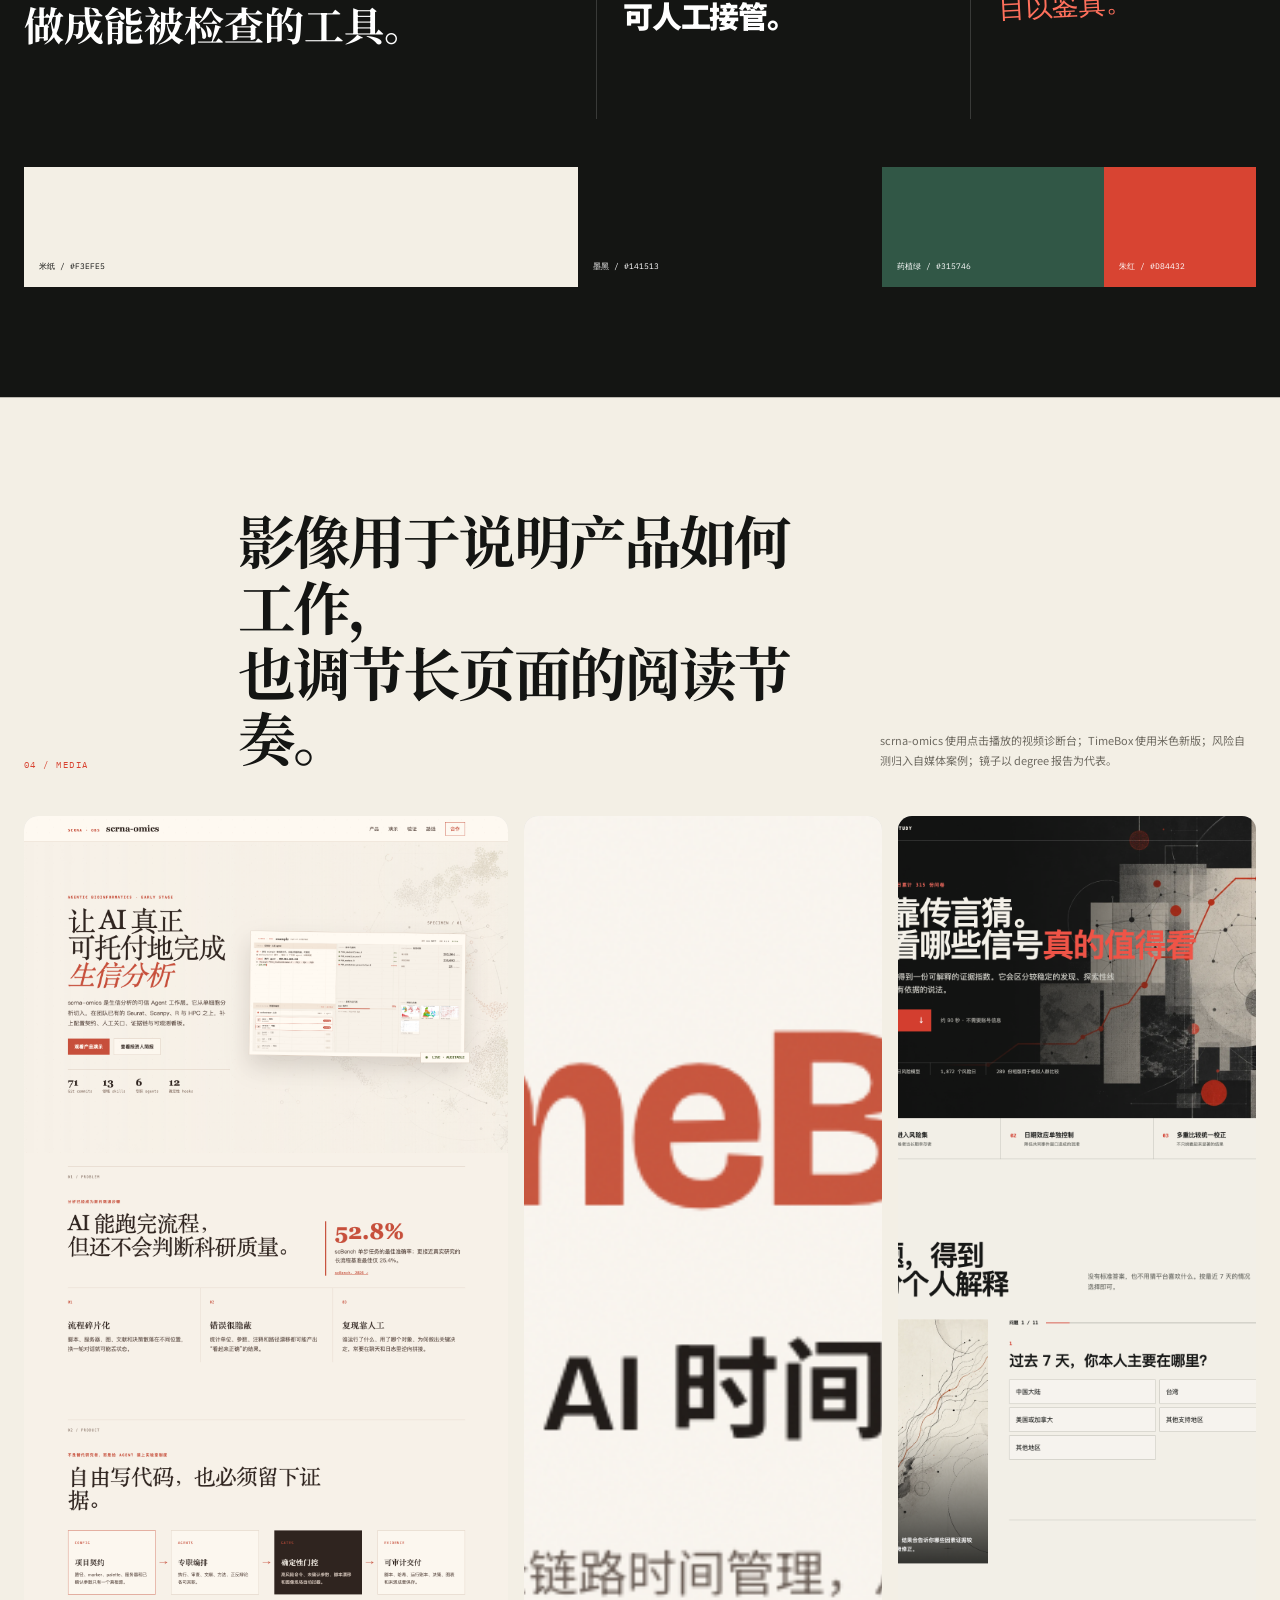
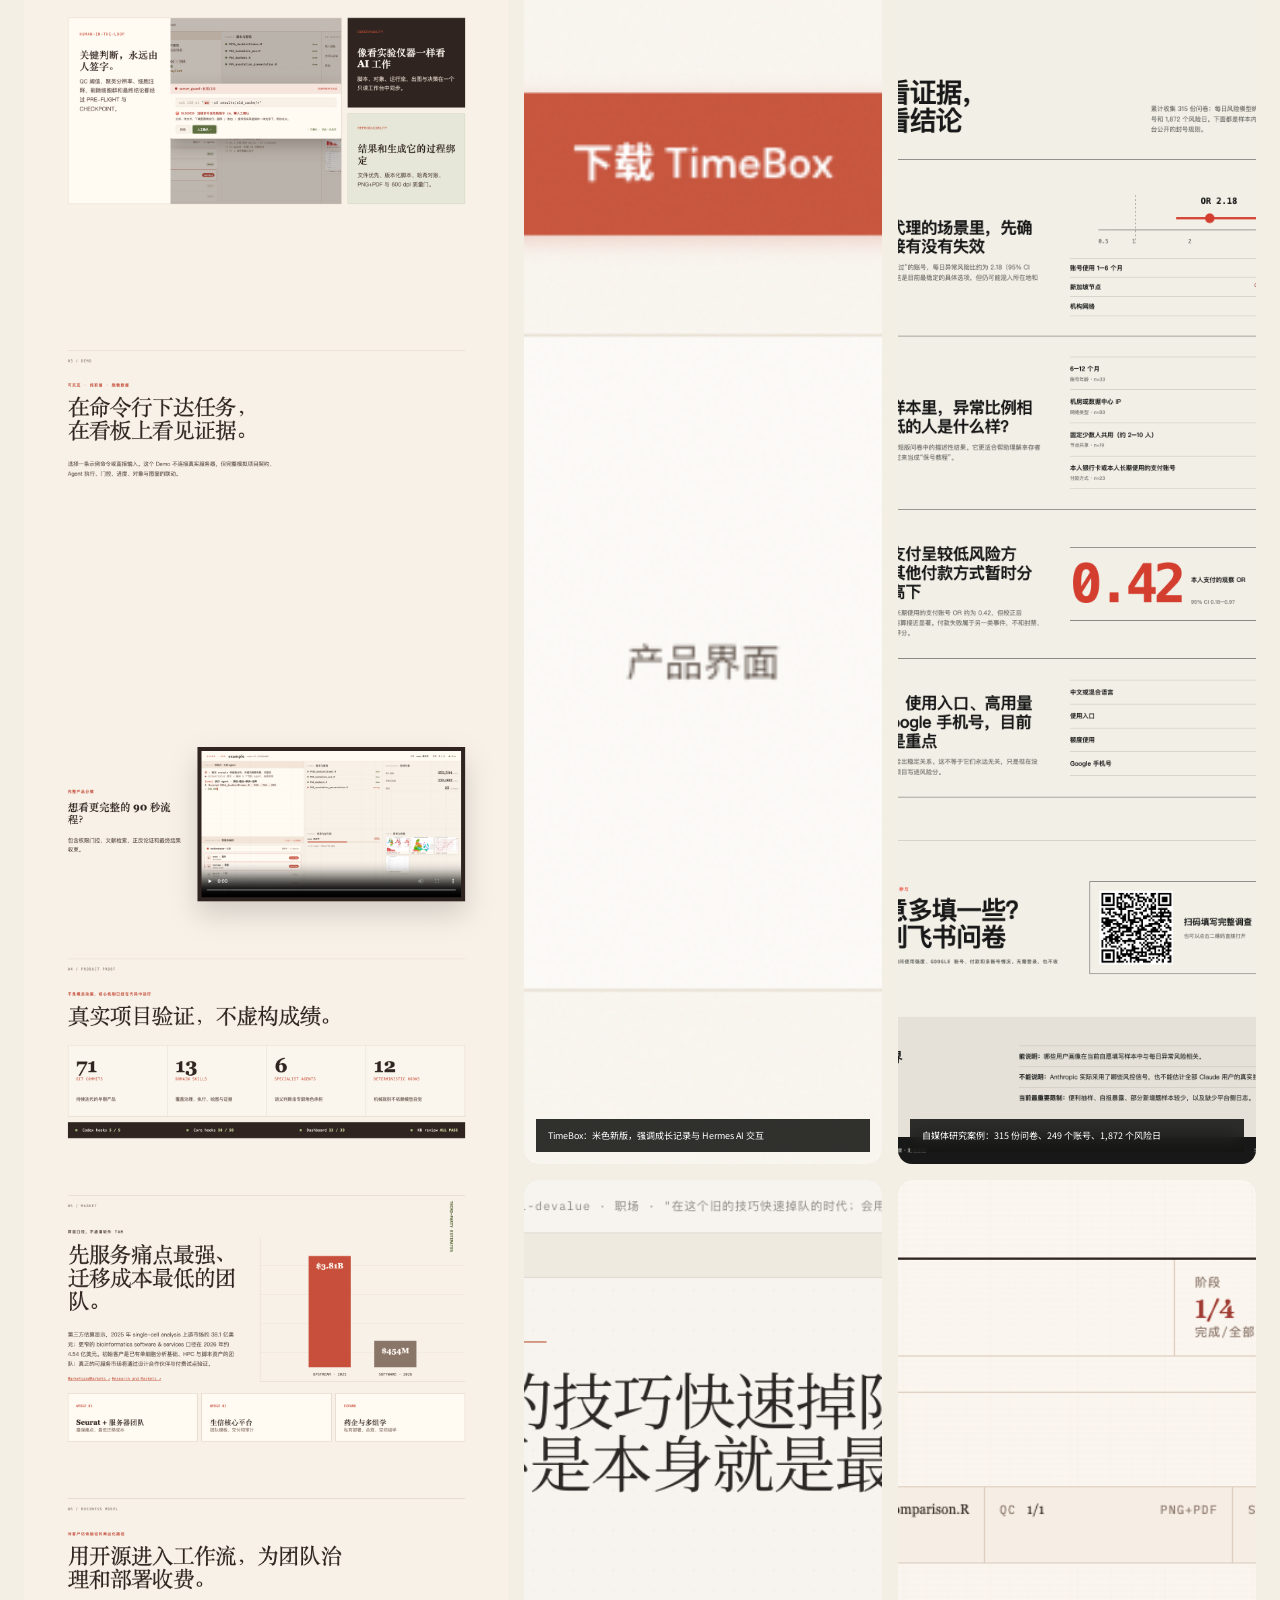
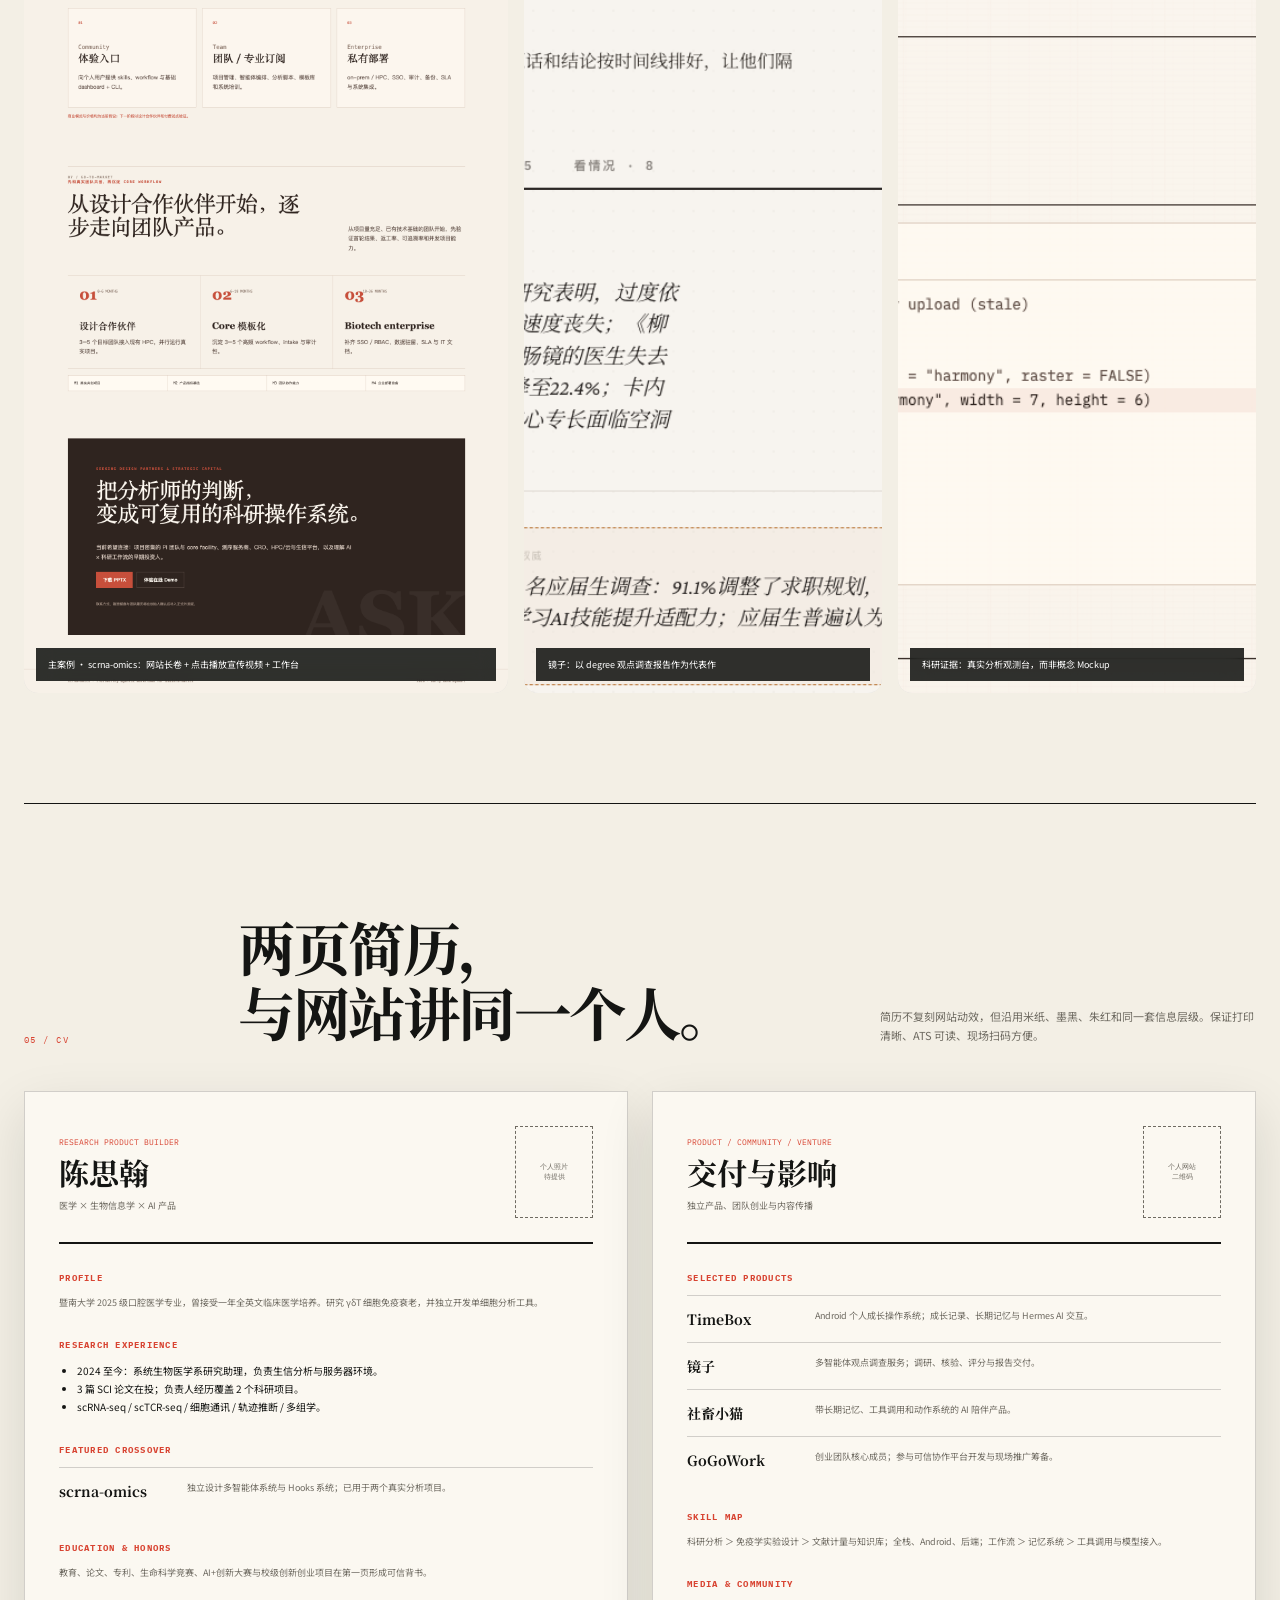
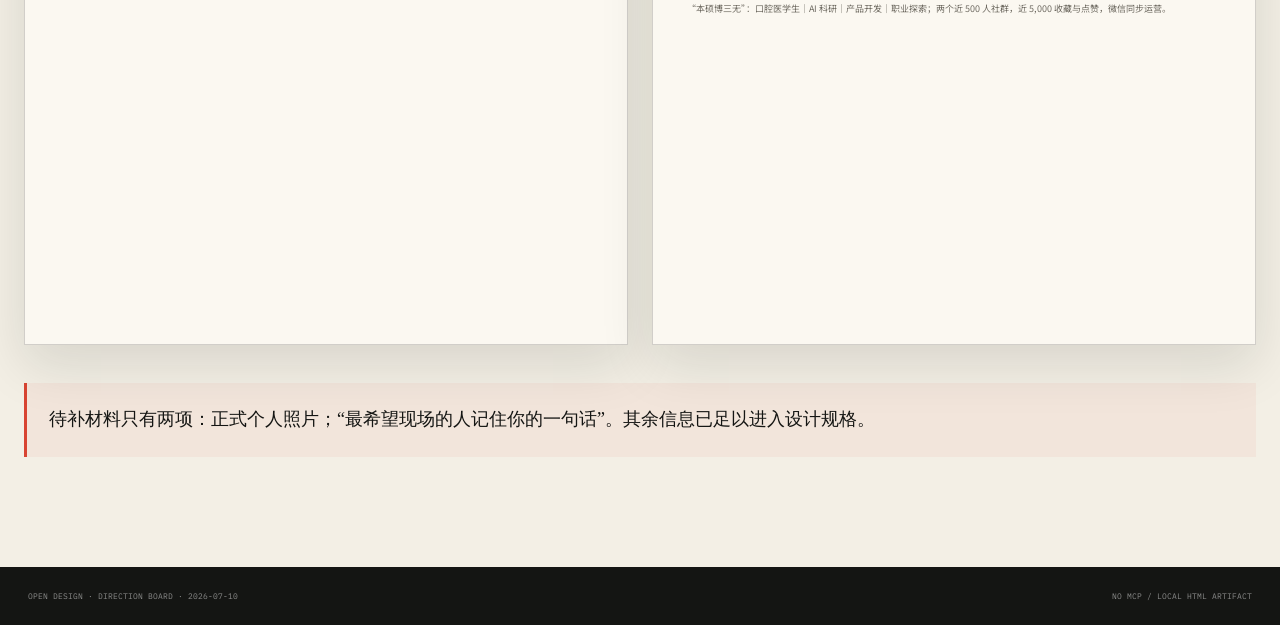
==== commit f60e1480: "feat: refresh portfolio copy and project evidence" ====
--- a/design-board/index.html
+++ b/design-board/index.html
@@ -849,13 +849,13 @@
         <span class="index">00 / BRIEF</span>
         <div class="intro-copy">
           <p class="eyebrow">WHO / WHY NOW</p>
-          <h1>让科研判断，<br />真正进入 AI 产品。</h1>
+          <h1>把单细胞分析的方法和复核记录，<br />写进 AI 工作流。</h1>
           <p>
             陈思翰，暨南大学 2025
-            级口腔医学专业；曾接受一年全英文临床医学培养。以 γδT
-            细胞免疫衰老研究为科研底座，独立构建科研 Agent、Android
-            App、研究服务与 AI 记忆产品。AdventureX
-            的目标不是泛泛展示“会很多”，而是促成科研产品合作。
+            级口腔医学专业；曾接受一年全英文临床医学培养。以 γδT 我主要做 γδT
+            细胞免疫衰老研究，也独立开发科研 Agent、Android App、研究服务与 AI
+            记忆产品。AdventureX
+            这个网站用于展示我的研究、产品和可交付的工作，也用来寻找科研产品合作。
           </p>
         </div>
         <aside class="target">
@@ -883,7 +883,7 @@
         </div>
         <div>
           <span class="eyebrow">DELIVERY</span><b>2 个项目</b
-          ><span>借助系统高效完成真实分析</span>
+          ><span>已用于两个真实分析项目</span>
         </div>
         <div>
           <span class="eyebrow">COMMUNITY</span><b>2 × 近 500</b
@@ -1010,7 +1010,7 @@
       <section class="story">
         <div class="section-head">
           <span class="index">02 / STORY</span>
-          <h2>主页不是项目清单，<br />而是一条因果链。</h2>
+          <h2>主页先讲我为什么做这些项目，<br />再展示产品和证据。</h2>
           <p>
             先解释为什么是你，再证明你已做成什么，最后让合作方知道如何与你共同推进。
           </p>
@@ -1032,8 +1032,8 @@
             <b>03</b>
             <h3>scrna-omics</h3>
             <p>
-              最大的个人特色：不是只会分析，也不是只会开发，而是把科研判断做成可信
-              Agent 系统。
+              我同时承担生信分析和产品开发，并把科研判断写进可复核的 Agent
+              系统。
             </p>
           </article>
           <article>
@@ -1073,7 +1073,7 @@
         <div class="type-grid">
           <div class="type-serif">
             <span>NARRATIVE / NOTO SERIF SC</span
-            ><strong>生命科学的问题，<br />值得被认真构建。</strong>
+            ><strong>把研究中的问题，<br />做成能被检查的工具。</strong>
           </div>
           <div class="type-sans">
             <span>DECISION / NOTO SANS SC</span
@@ -1081,7 +1081,7 @@
           </div>
           <div class="type-hand">
             <span>PERSONAL NOTE / LXGW WENKAI</span
-            ><strong>时机成熟了。<br />我想参与其中。</strong>
+            ><strong>行以践智，<br />目以鉴真。</strong>
           </div>
         </div>
         <div class="palette">
@@ -1095,7 +1095,7 @@
       <section class="assets">
         <div class="section-head">
           <span class="index">04 / MEDIA</span>
-          <h2>影像不只是截图，<br />而是证据与节奏。</h2>
+          <h2>影像用于说明产品如何工作，<br />也调节长页面的阅读节奏。</h2>
           <p>
             scrna-omics 使用点击播放的视频诊断台；TimeBox
             使用米色新版；风险自测归入自媒体案例；镜子以 degree 报告为代表。
@@ -1154,7 +1154,7 @@
               <h4>PROFILE</h4>
               <p>
                 暨南大学 2025 级口腔医学专业，曾接受一年全英文临床医学培养。研究
-                γδT 细胞免疫衰老，并独立构建生命科学 AI4S 产品。
+                γδT 细胞免疫衰老，并独立开发单细胞分析工具。
               </p>
             </section>
             <section>
@@ -1173,7 +1173,7 @@
                 <b>scrna-omics</b
                 ><span
                   >独立设计多智能体系统与 Hooks
-                  生态；已支撑两个真实项目高效完成分析。</span
+                  系统；已用于两个真实分析项目。</span
                 >
               </div>
             </section>
@@ -1228,8 +1228,8 @@
             <section>
               <h4>MEDIA &amp; COMMUNITY</h4>
               <p>
-                “本硕博三无”：AI 咨询、医学科研辅助与产品分享；两个近 500
-                人社群，近 5,000 收藏与点赞，微信同步运营。
+                “本硕博三无”：口腔医学生｜AI 科研｜产品开发｜职业探索；两个近
+                500 人社群，近 5,000 收藏与点赞，微信同步运营。
               </p>
             </section>
           </article>
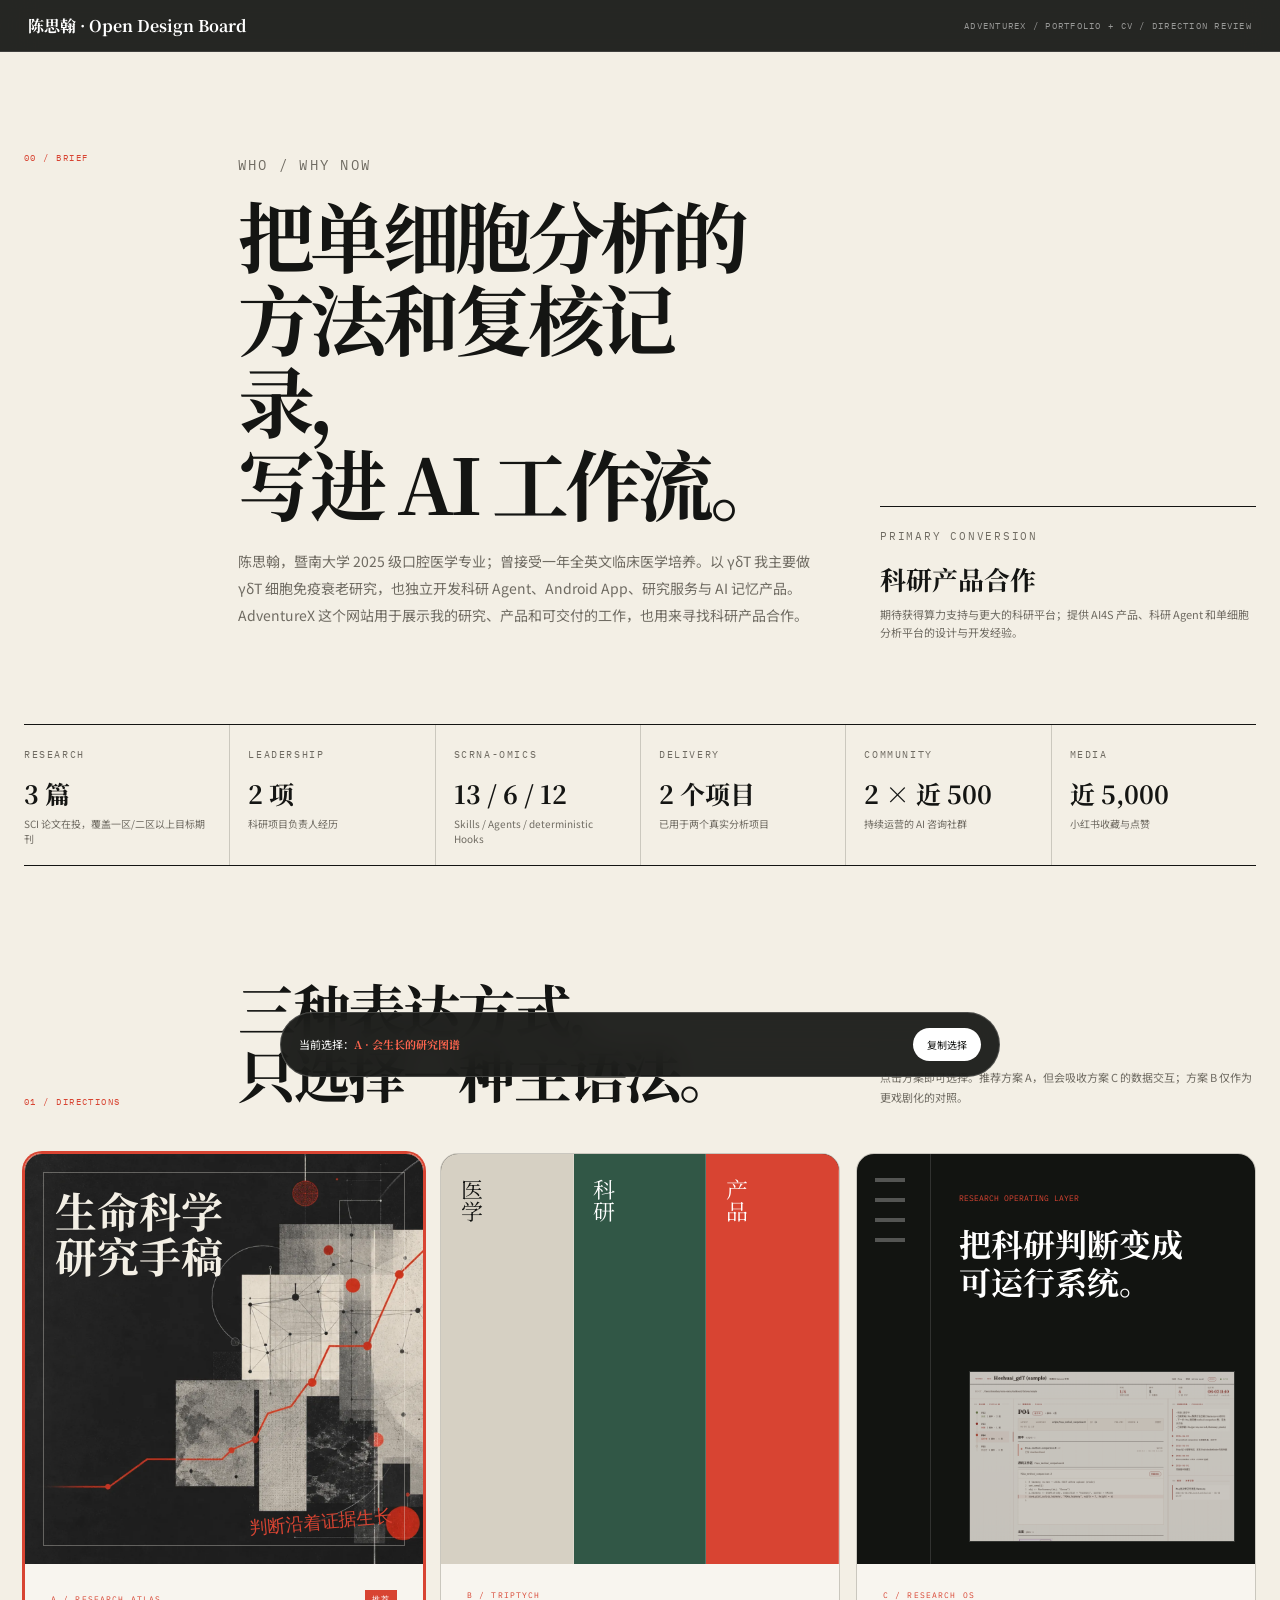
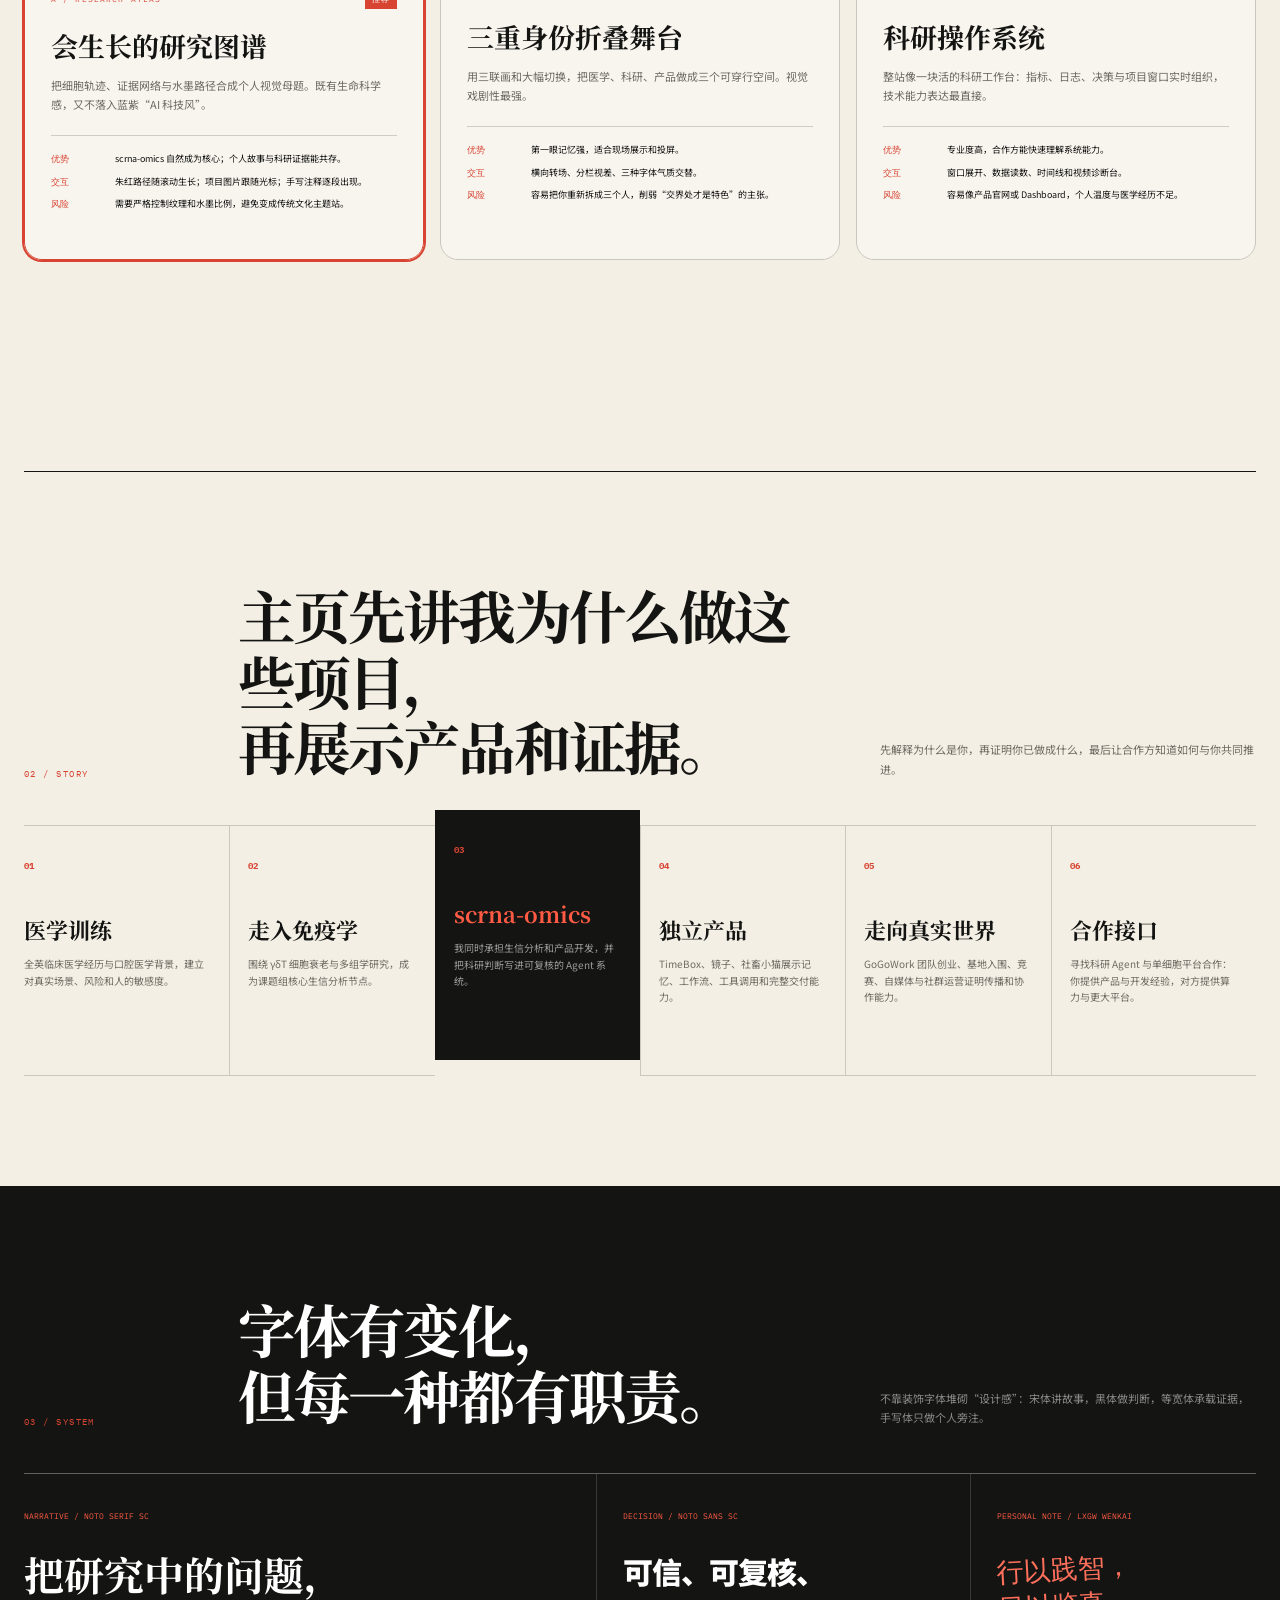
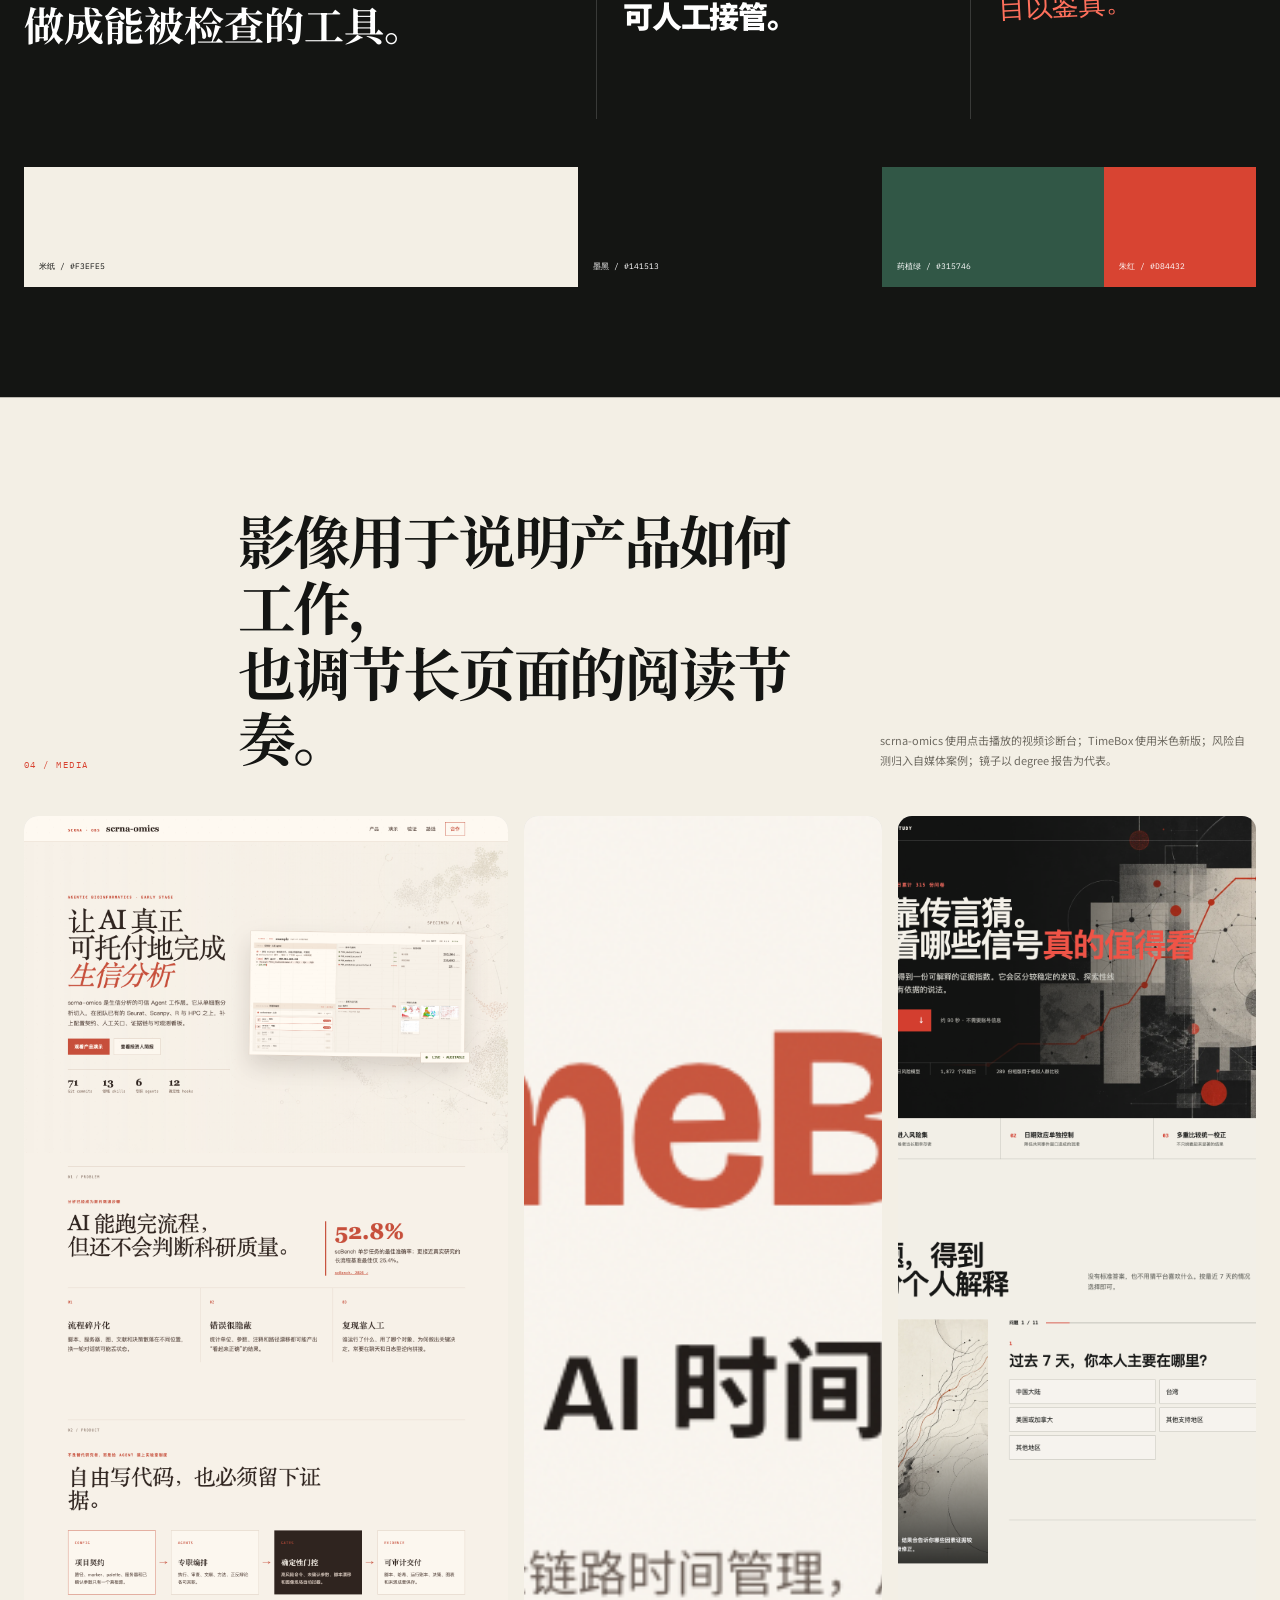
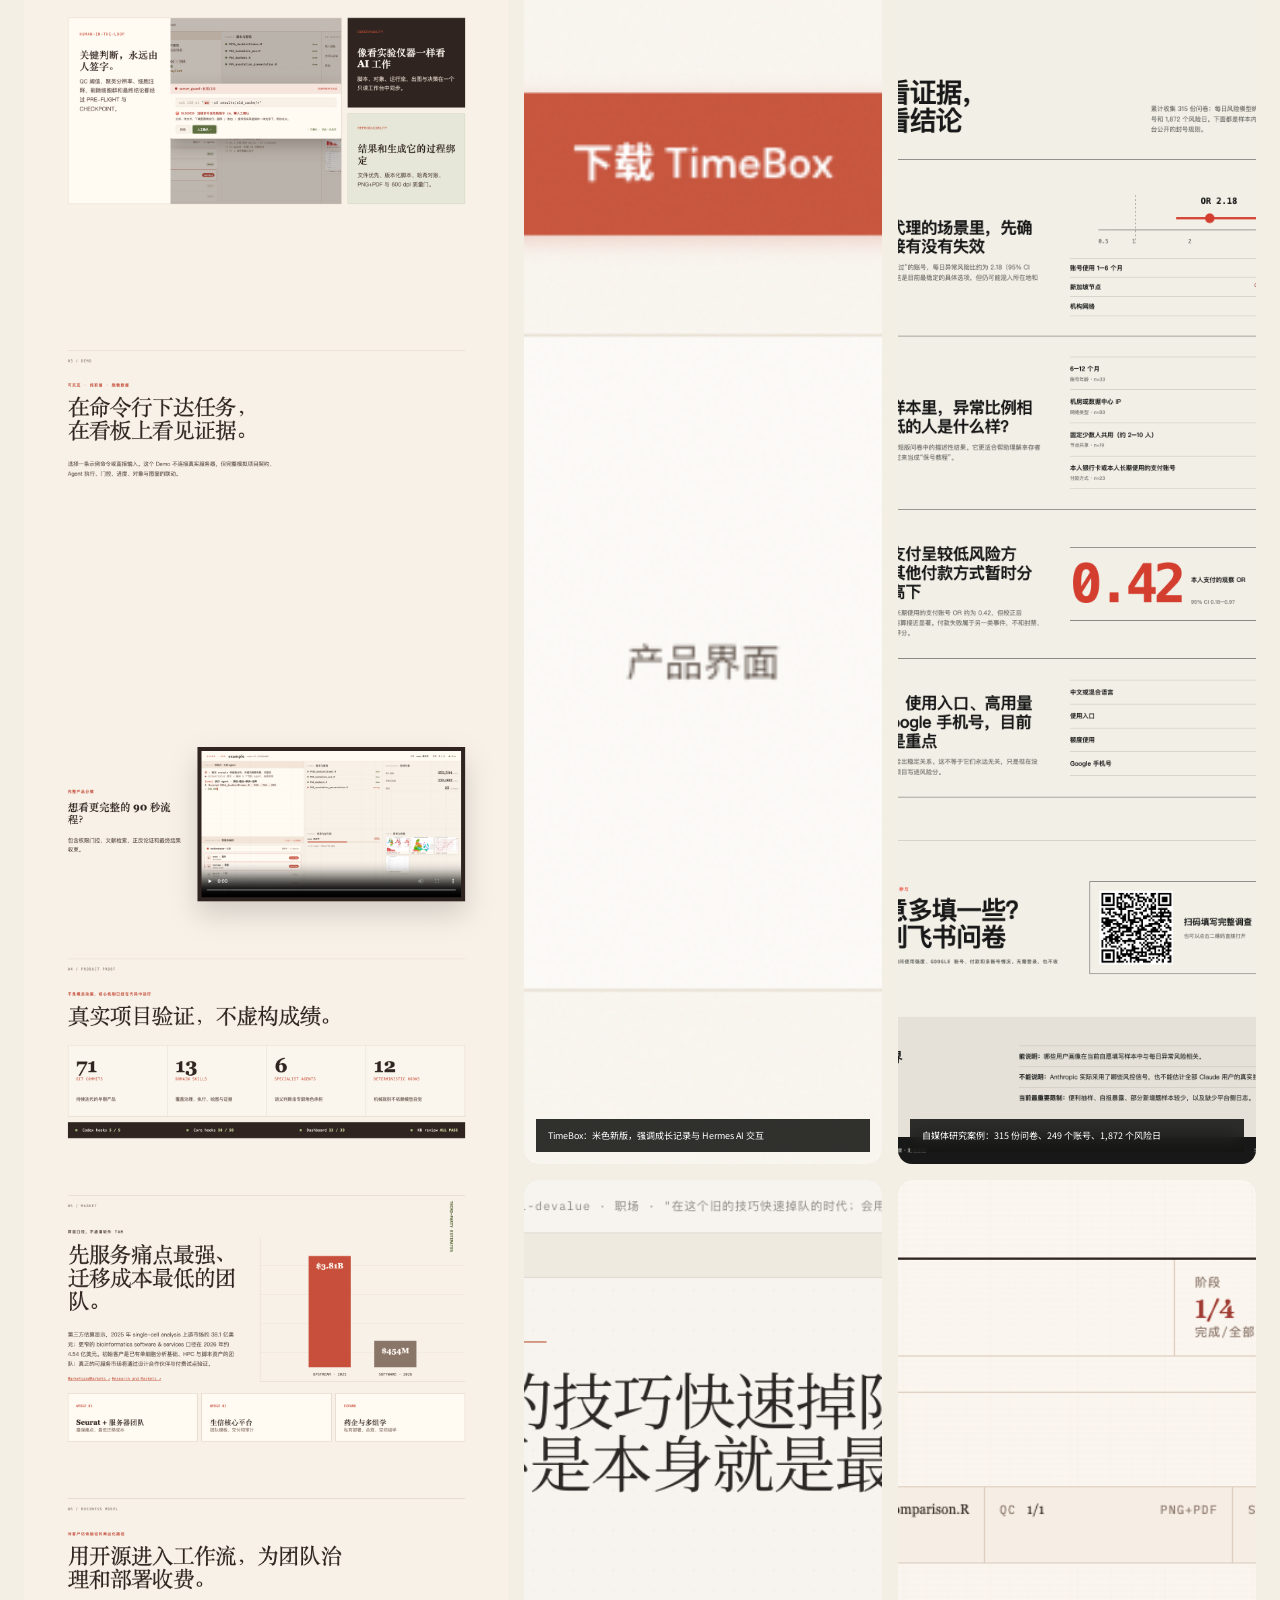
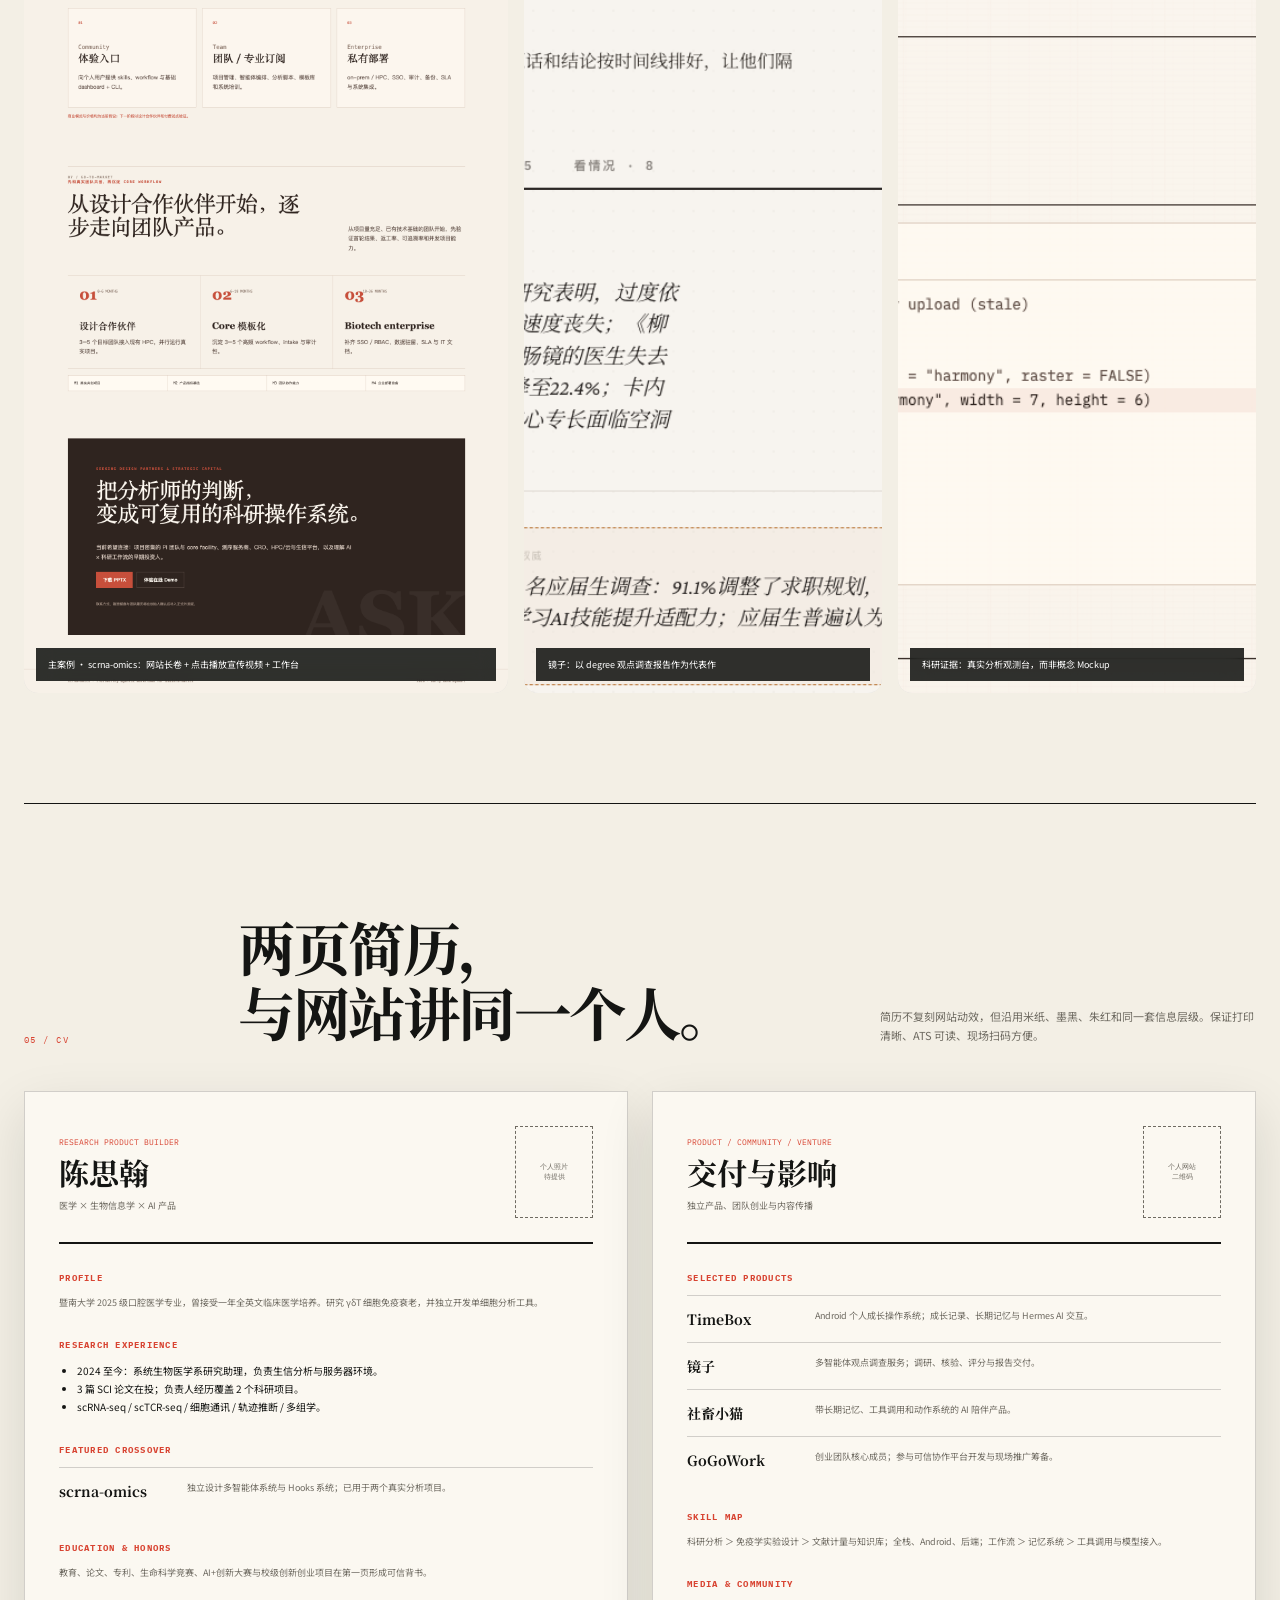
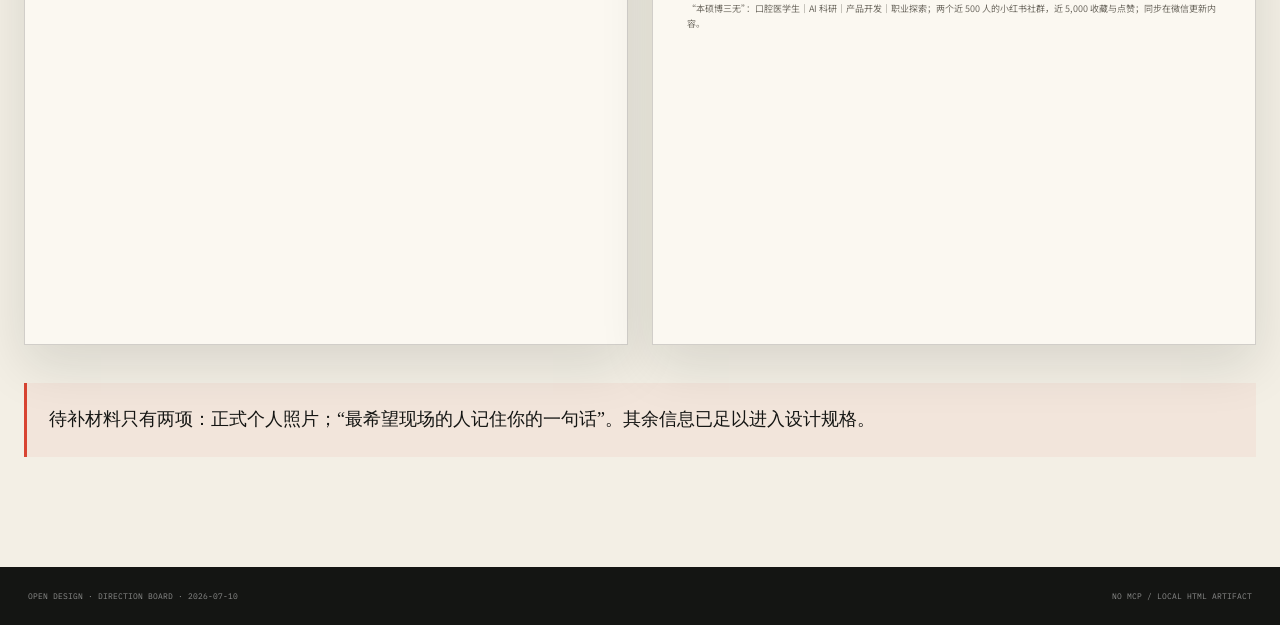
==== commit 93a75470: "fix: refine application ideas and community attribution" ====
--- a/design-board/index.html
+++ b/design-board/index.html
@@ -1229,7 +1229,7 @@
               <h4>MEDIA &amp; COMMUNITY</h4>
               <p>
                 “本硕博三无”：口腔医学生｜AI 科研｜产品开发｜职业探索；两个近
-                500 人社群，近 5,000 收藏与点赞，微信同步运营。
+                500 人的小红书社群，近 5,000 收藏与点赞；同步在微信更新内容。
               </p>
             </section>
           </article>
